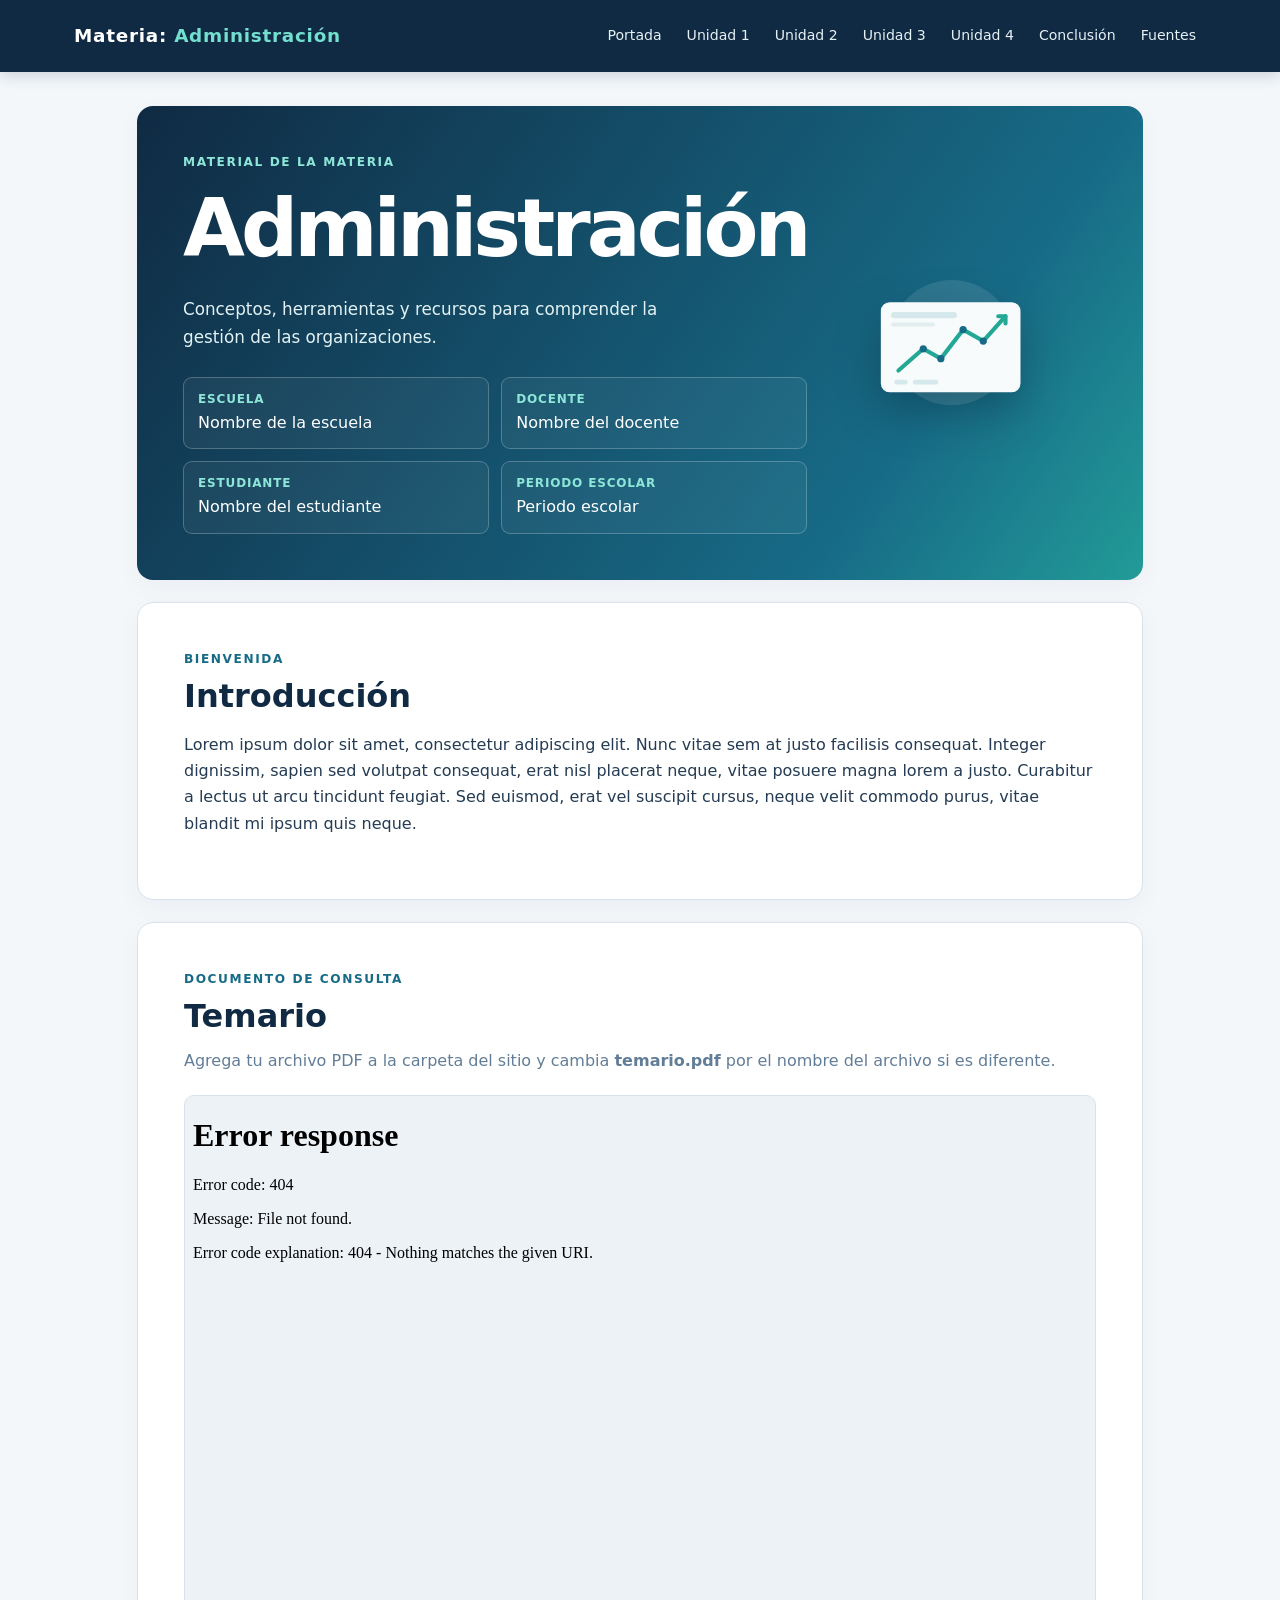
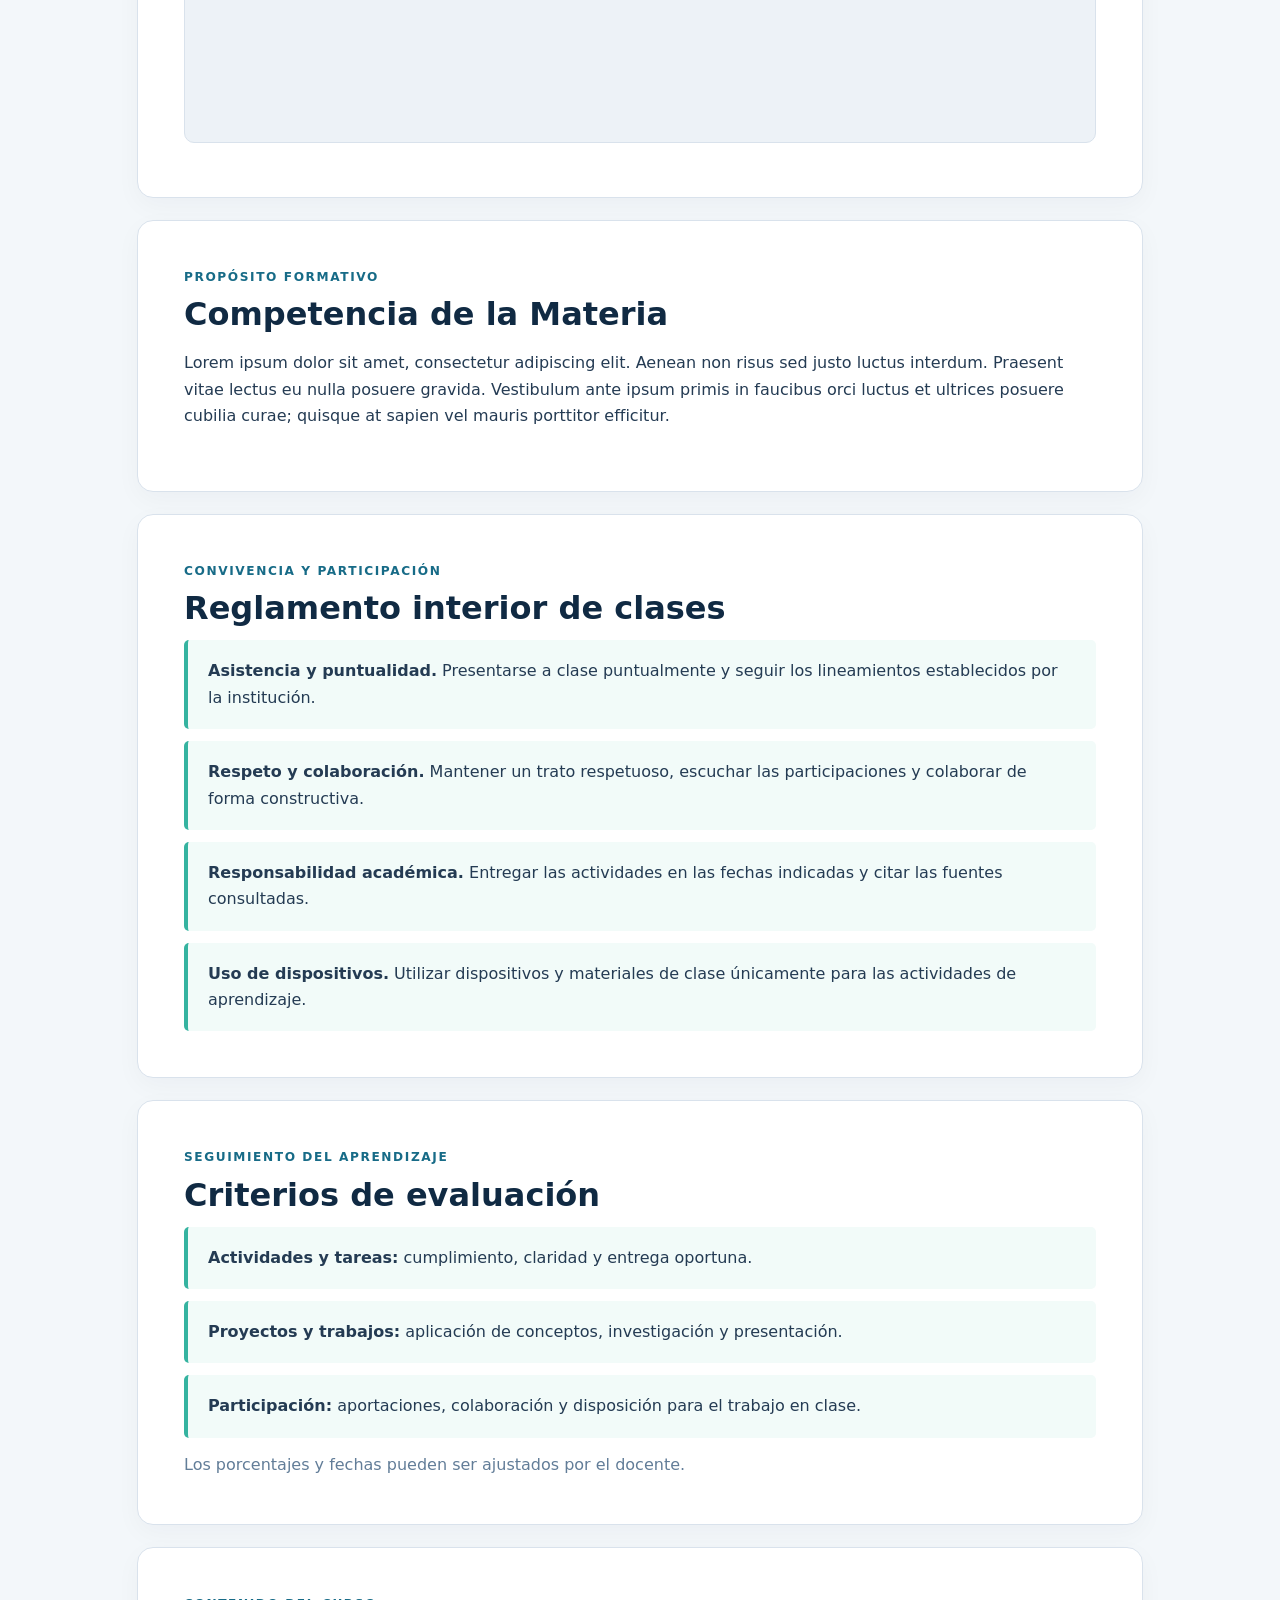
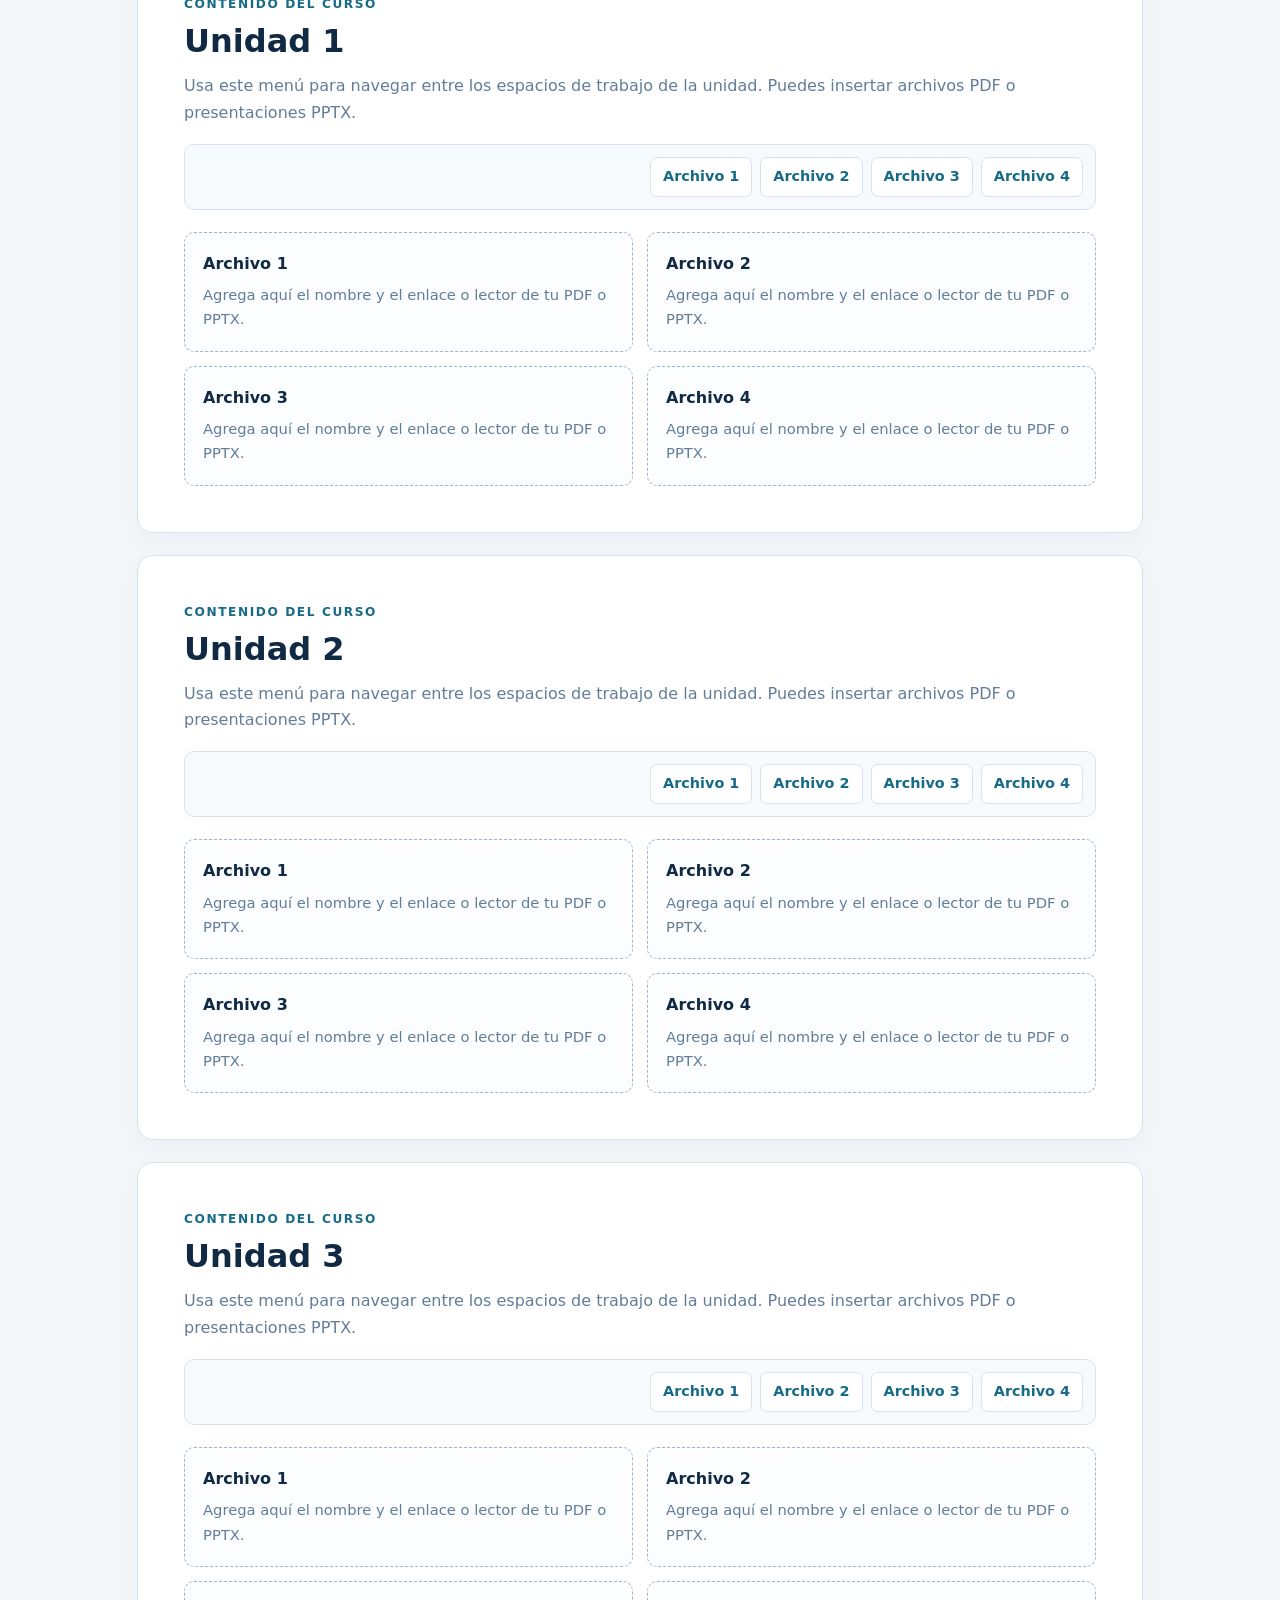
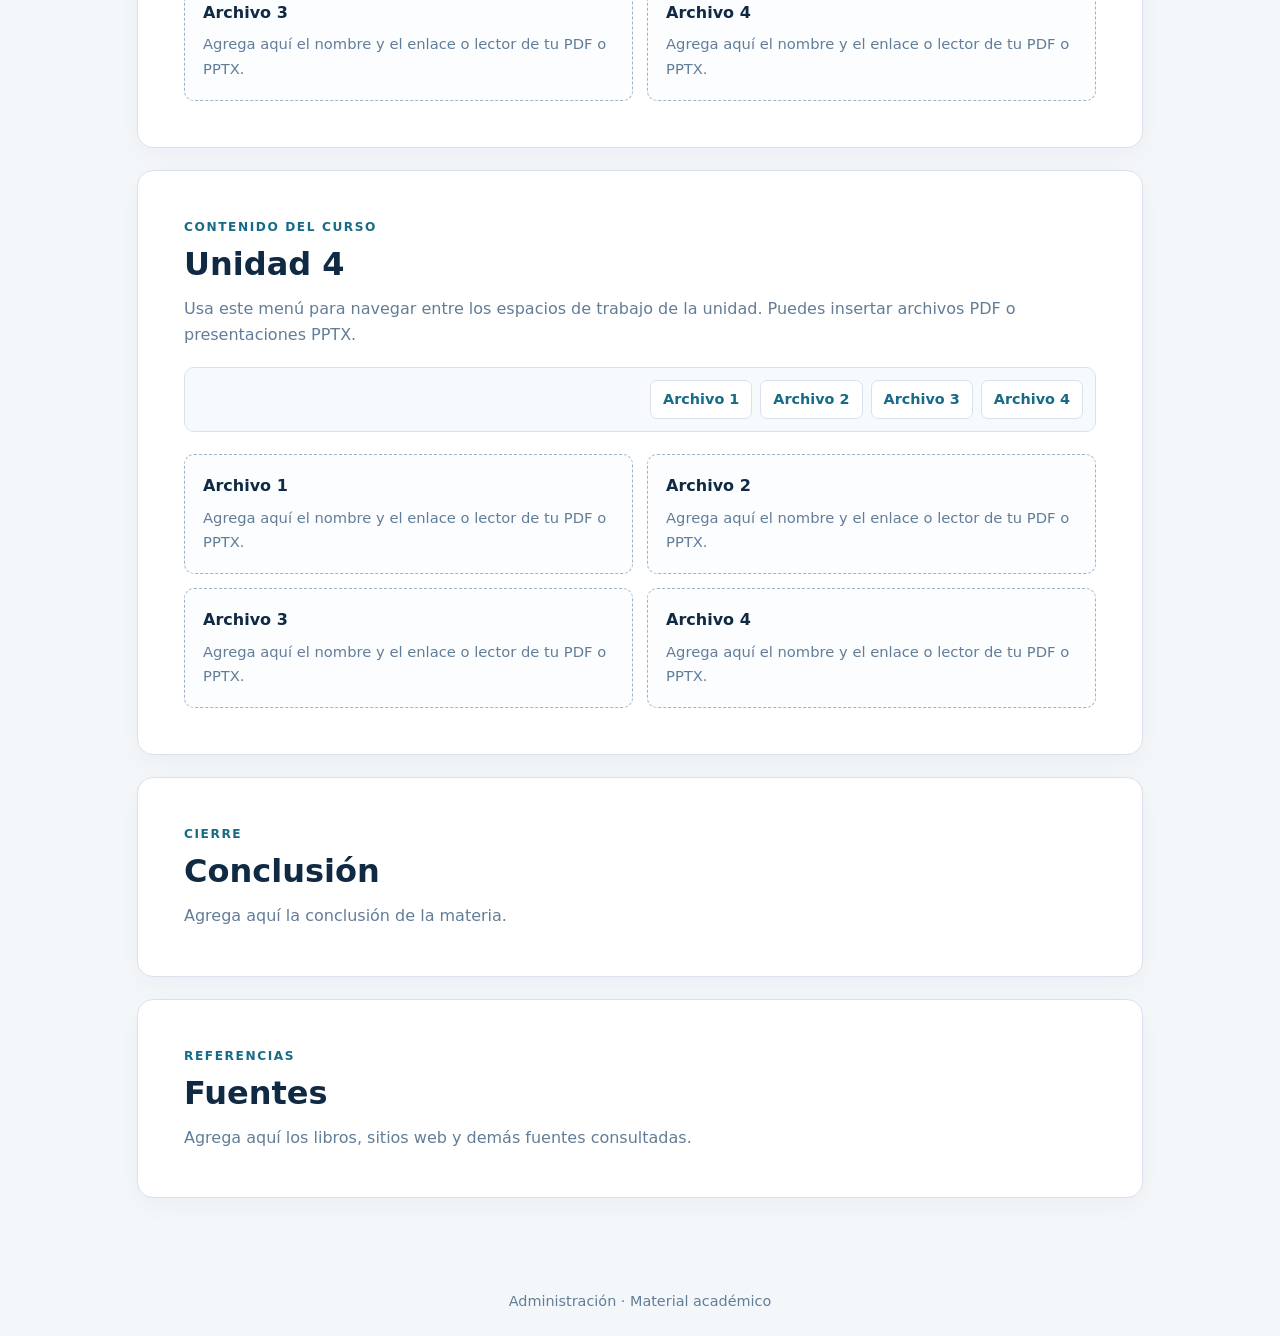
==== main/home.html @ 1dc7e586 "Create home.html" ====
<!DOCTYPE html>
<html lang="es">
<head>
	<meta charset="UTF-8">
	<meta name="viewport" content="width=device-width, initial-scale=1.0">
	<meta name="theme-color" content="#102a43">
	<title>Administración | Inicio</title>
	<style>
		:root {
			--navy: #102a43;
			--blue: #176b87;
			--teal: #35b3a0;
			--ink: #243b53;
			--muted: #627d98;
			--paper: #ffffff;
			--background: #f3f7fa;
			--line: #d9e2ec;
		}
		* { box-sizing: border-box; }
		html { scroll-behavior: smooth; scroll-padding-top: 90px; }
		body {
			margin: 0;
			color: var(--ink);
			background: var(--background);
			font: 16px/1.65 system-ui, -apple-system, BlinkMacSystemFont, "Segoe UI", sans-serif;
		}
		a { color: inherit; }
		.site-header {
			position: sticky;
			top: 0;
			z-index: 10;
			color: white;
			background: var(--navy);
			box-shadow: 0 3px 14px #102a4330;
		}
		.header-inner {
			max-width: 1180px;
			min-height: 72px;
			margin: auto;
			padding: 12px 24px;
			display: flex;
			align-items: center;
			justify-content: space-between;
			gap: 20px;
		}
		.brand { margin: 0; font-size: 1.15rem; letter-spacing: .04em; white-space: nowrap; }
		.brand span { color: #73dfcf; }
		nav { display: flex; flex-wrap: wrap; justify-content: flex-end; gap: 5px; }
		nav a {
			padding: 7px 10px;
			border-radius: 6px;
			color: #e6f1f5;
			font-size: .88rem;
			text-decoration: none;
			transition: background .2s ease;
		}
		nav a:hover, nav a:focus-visible { background: #ffffff20; outline: none; }
		main { max-width: 1050px; margin: 34px auto 70px; padding: 0 22px; }
		section {
			margin: 22px 0;
			padding: clamp(24px, 5vw, 46px);
			border: 1px solid var(--line);
			border-radius: 16px;
			background: var(--paper);
			box-shadow: 0 8px 26px #102a4309;
		}
		h2 { margin: 0 0 12px; color: var(--navy); font-size: clamp(1.45rem, 3vw, 2rem); line-height: 1.25; }
		.eyebrow { margin: 0 0 7px; color: var(--blue); font-size: .76rem; font-weight: 750; letter-spacing: .13em; text-transform: uppercase; }
		.cover {
			min-height: 430px;
			display: grid;
			grid-template-columns: 1.15fr .85fr;
			align-items: center;
			gap: 34px;
			overflow: hidden;
			color: white;
			border: 0;
			background: linear-gradient(125deg, #102a43, #176b87 75%, #229b98);
		}
		.cover h2 { margin-bottom: 14px; color: white; font-size: clamp(2.6rem, 7vw, 5rem); letter-spacing: -.05em; }
		.cover .eyebrow { color: #8de6d7; }
		.cover-copy > p:not(.eyebrow) { max-width: 500px; color: #e2f2f4; font-size: 1.05rem; }
		.details { display: grid; grid-template-columns: repeat(2, minmax(0, 1fr)); gap: 12px; margin-top: 26px; }
		.detail { padding: 12px 14px; border: 1px solid #ffffff3b; border-radius: 9px; background: #ffffff0c; }
		.detail strong { display: block; color: #8de6d7; font-size: .75rem; letter-spacing: .07em; text-transform: uppercase; }
		.detail span { color: #fff; }
		.cover-art { width: 100%; max-height: 310px; filter: drop-shadow(0 18px 22px #071b2a55); }
		.section-note { margin: 0; color: var(--muted); }
		.reader-frame {
			width: 100%;
			height: min(72vh, 760px);
			min-height: 430px;
			margin-top: 20px;
			border: 1px solid var(--line);
			border-radius: 10px;
			background: #edf2f7;
		}
		.placeholder {
			padding: 18px 20px;
			border-left: 4px solid var(--teal);
			border-radius: 5px;
			background: #f2fbf9;
		}
		.placeholder p { margin: 0; }
		.placeholder + .placeholder { margin-top: 12px; }
		.unit-section { scroll-margin-top: 90px; }
		.unit-nav { display: flex; flex-wrap: wrap; gap: 8px; margin: 18px 0 22px; padding: 12px; border: 1px solid var(--line); border-radius: 10px; background: #f7fafc; }
		.unit-nav a { padding: 7px 12px; border-radius: 7px; color: var(--blue); background: white; border: 1px solid var(--line); font-size: .9rem; font-weight: 650; text-decoration: none; }
		.unit-nav a:hover, .unit-nav a:focus-visible { color: white; background: var(--blue); outline: none; }
		.resource-list { display: grid; grid-template-columns: repeat(2, minmax(0, 1fr)); gap: 14px; }
		.resource-card { min-height: 120px; padding: 18px; border: 1px dashed #9fb3c8; border-radius: 10px; background: #fbfdff; }
		.resource-card h3 { margin: 0 0 6px; color: var(--navy); font-size: 1rem; }
		.resource-card p { margin: 0; color: var(--muted); font-size: .92rem; }
		footer { padding: 22px; color: var(--muted); text-align: center; font-size: .9rem; }
		@media (max-width: 760px) {
			.header-inner { align-items: flex-start; flex-direction: column; }
			nav { justify-content: flex-start; }
			.cover { grid-template-columns: 1fr; }
			.cover-art { max-height: 220px; }
		}
		@media (max-width: 460px) {
			.header-inner { padding: 12px 16px; }
			nav a { padding: 6px 8px; font-size: .82rem; }
			main { margin-top: 20px; padding: 0 13px; }
			.details { grid-template-columns: 1fr; }
			.reader-frame { min-height: 350px; }
			.resource-list { grid-template-columns: 1fr; }
		}
	</style>
</head>
<body>
	<header class="site-header">
		<div class="header-inner">
			<h1 class="brand">Materia: <span>Administración</span></h1>
			<nav aria-label="Menú principal">
				<a href="#portada">Portada</a>
				<a href="#unidad-1">Unidad 1</a>
				<a href="#unidad-2">Unidad 2</a>
				<a href="#unidad-3">Unidad 3</a>
				<a href="#unidad-4">Unidad 4</a>
				<a href="#conclusion">Conclusión</a>
				<a href="#fuentes">Fuentes</a>
			</nav>
		</div>
	</header>

	<main>
		<section class="cover" id="portada" aria-labelledby="cover-title">
			<div class="cover-copy">
				<p class="eyebrow">Material de la materia</p>
				<h2 id="cover-title">Administración</h2>
				<p>Conceptos, herramientas y recursos para comprender la gestión de las organizaciones.</p>
				<div class="details">
					<div class="detail"><strong>Escuela</strong><span>Nombre de la escuela</span></div>
					<div class="detail"><strong>Docente</strong><span>Nombre del docente</span></div>
					<div class="detail"><strong>Estudiante</strong><span>Nombre del estudiante</span></div>
					<div class="detail"><strong>Periodo escolar</strong><span>Periodo escolar</span></div>
				</div>
			</div>
			<svg class="cover-art" viewBox="0 0 420 300" role="img" aria-label="Ilustración de gráficas y crecimiento empresarial">
				<circle cx="214" cy="150" r="121" fill="#ffffff" opacity=".1"/>
				<rect x="77" y="72" width="270" height="174" rx="17" fill="#f7fbfc"/>
				<rect x="97" y="91" width="127" height="12" rx="6" fill="#d5e8eb"/>
				<rect x="97" y="111" width="85" height="8" rx="4" fill="#e2edf0"/>
				<path d="M111 204l48-42 34 19 43-56 39 22 43-48" fill="none" stroke="#22a894" stroke-width="8" stroke-linecap="round" stroke-linejoin="round"/>
				<path d="M304 99h14v14" fill="none" stroke="#22a894" stroke-width="8" stroke-linecap="round" stroke-linejoin="round"/>
				<circle cx="159" cy="162" r="7" fill="#176b87"/><circle cx="193" cy="181" r="7" fill="#176b87"/><circle cx="236" cy="125" r="7" fill="#176b87"/><circle cx="275" cy="147" r="7" fill="#176b87"/>
				<rect x="103" y="222" width="26" height="9" rx="4" fill="#d5e8eb"/><rect x="139" y="222" width="49" height="9" rx="4" fill="#d5e8eb"/>
			</svg>
		</section>

		<section id="introduccion" aria-labelledby="intro-title">
			<p class="eyebrow">Bienvenida</p>
			<h2 id="intro-title">Introducción</h2>
			<p>Lorem ipsum dolor sit amet, consectetur adipiscing elit. Nunc vitae sem at justo facilisis consequat. Integer dignissim, sapien sed volutpat consequat, erat nisl placerat neque, vitae posuere magna lorem a justo. Curabitur a lectus ut arcu tincidunt feugiat. Sed euismod, erat vel suscipit cursus, neque velit commodo purus, vitae blandit mi ipsum quis neque.</p>
		</section>

		<section id="temario" aria-labelledby="temario-title">
			<p class="eyebrow">Documento de consulta</p>
			<h2 id="temario-title">Temario</h2>
			<p class="section-note">Agrega tu archivo PDF a la carpeta del sitio y cambia <strong>temario.pdf</strong> por el nombre del archivo si es diferente.</p>
			<iframe class="reader-frame" src="temario.pdf" title="Lector del temario en PDF">
				Tu navegador no puede mostrar el PDF. <a href="temario.pdf">Abrir o descargar el temario</a>.
			</iframe>
		</section>

		<section id="competencia" aria-labelledby="competencia-title">
			<p class="eyebrow">Propósito formativo</p>
			<h2 id="competencia-title">Competencia de la Materia</h2>
			<p>Lorem ipsum dolor sit amet, consectetur adipiscing elit. Aenean non risus sed justo luctus interdum. Praesent vitae lectus eu nulla posuere gravida. Vestibulum ante ipsum primis in faucibus orci luctus et ultrices posuere cubilia curae; quisque at sapien vel mauris porttitor efficitur.</p>
		</section>

		<section id="reglamento" aria-labelledby="reglamento-title">
			<p class="eyebrow">Convivencia y participación</p>
			<h2 id="reglamento-title">Reglamento interior de clases</h2>
			<div class="placeholder"><p><strong>Asistencia y puntualidad.</strong> Presentarse a clase puntualmente y seguir los lineamientos establecidos por la institución.</p></div>
			<div class="placeholder"><p><strong>Respeto y colaboración.</strong> Mantener un trato respetuoso, escuchar las participaciones y colaborar de forma constructiva.</p></div>
			<div class="placeholder"><p><strong>Responsabilidad académica.</strong> Entregar las actividades en las fechas indicadas y citar las fuentes consultadas.</p></div>
			<div class="placeholder"><p><strong>Uso de dispositivos.</strong> Utilizar dispositivos y materiales de clase únicamente para las actividades de aprendizaje.</p></div>
		</section>

		<section id="evaluacion" aria-labelledby="evaluacion-title">
			<p class="eyebrow">Seguimiento del aprendizaje</p>
			<h2 id="evaluacion-title">Criterios de evaluación</h2>
			<div class="placeholder"><p><strong>Actividades y tareas:</strong> cumplimiento, claridad y entrega oportuna.</p></div>
			<div class="placeholder"><p><strong>Proyectos y trabajos:</strong> aplicación de conceptos, investigación y presentación.</p></div>
			<div class="placeholder"><p><strong>Participación:</strong> aportaciones, colaboración y disposición para el trabajo en clase.</p></div>
			<p class="section-note" style="margin-top:14px">Los porcentajes y fechas pueden ser ajustados por el docente.</p>
		</section>

		<section class="unit-section" id="unidad-1" aria-labelledby="unidad-1-title">
			<p class="eyebrow">Contenido del curso</p><h2 id="unidad-1-title">Unidad 1</h2>
			<p class="section-note">Usa este menú para navegar entre los espacios de trabajo de la unidad. Puedes insertar archivos PDF o presentaciones PPTX.</p>
			<nav class="unit-nav" aria-label="Archivos de la Unidad 1"><a href="#u1-archivo-1">Archivo 1</a><a href="#u1-archivo-2">Archivo 2</a><a href="#u1-archivo-3">Archivo 3</a><a href="#u1-archivo-4">Archivo 4</a></nav>
			<div class="resource-list"><article class="resource-card" id="u1-archivo-1"><h3>Archivo 1</h3><p>Agrega aquí el nombre y el enlace o lector de tu PDF o PPTX.</p></article><article class="resource-card" id="u1-archivo-2"><h3>Archivo 2</h3><p>Agrega aquí el nombre y el enlace o lector de tu PDF o PPTX.</p></article><article class="resource-card" id="u1-archivo-3"><h3>Archivo 3</h3><p>Agrega aquí el nombre y el enlace o lector de tu PDF o PPTX.</p></article><article class="resource-card" id="u1-archivo-4"><h3>Archivo 4</h3><p>Agrega aquí el nombre y el enlace o lector de tu PDF o PPTX.</p></article></div>
		</section>
		<section class="unit-section" id="unidad-2" aria-labelledby="unidad-2-title">
			<p class="eyebrow">Contenido del curso</p><h2 id="unidad-2-title">Unidad 2</h2>
			<p class="section-note">Usa este menú para navegar entre los espacios de trabajo de la unidad. Puedes insertar archivos PDF o presentaciones PPTX.</p>
			<nav class="unit-nav" aria-label="Archivos de la Unidad 2"><a href="#u2-archivo-1">Archivo 1</a><a href="#u2-archivo-2">Archivo 2</a><a href="#u2-archivo-3">Archivo 3</a><a href="#u2-archivo-4">Archivo 4</a></nav>
			<div class="resource-list"><article class="resource-card" id="u2-archivo-1"><h3>Archivo 1</h3><p>Agrega aquí el nombre y el enlace o lector de tu PDF o PPTX.</p></article><article class="resource-card" id="u2-archivo-2"><h3>Archivo 2</h3><p>Agrega aquí el nombre y el enlace o lector de tu PDF o PPTX.</p></article><article class="resource-card" id="u2-archivo-3"><h3>Archivo 3</h3><p>Agrega aquí el nombre y el enlace o lector de tu PDF o PPTX.</p></article><article class="resource-card" id="u2-archivo-4"><h3>Archivo 4</h3><p>Agrega aquí el nombre y el enlace o lector de tu PDF o PPTX.</p></article></div>
		</section>
		<section class="unit-section" id="unidad-3" aria-labelledby="unidad-3-title">
			<p class="eyebrow">Contenido del curso</p><h2 id="unidad-3-title">Unidad 3</h2>
			<p class="section-note">Usa este menú para navegar entre los espacios de trabajo de la unidad. Puedes insertar archivos PDF o presentaciones PPTX.</p>
			<nav class="unit-nav" aria-label="Archivos de la Unidad 3"><a href="#u3-archivo-1">Archivo 1</a><a href="#u3-archivo-2">Archivo 2</a><a href="#u3-archivo-3">Archivo 3</a><a href="#u3-archivo-4">Archivo 4</a></nav>
			<div class="resource-list"><article class="resource-card" id="u3-archivo-1"><h3>Archivo 1</h3><p>Agrega aquí el nombre y el enlace o lector de tu PDF o PPTX.</p></article><article class="resource-card" id="u3-archivo-2"><h3>Archivo 2</h3><p>Agrega aquí el nombre y el enlace o lector de tu PDF o PPTX.</p></article><article class="resource-card" id="u3-archivo-3"><h3>Archivo 3</h3><p>Agrega aquí el nombre y el enlace o lector de tu PDF o PPTX.</p></article><article class="resource-card" id="u3-archivo-4"><h3>Archivo 4</h3><p>Agrega aquí el nombre y el enlace o lector de tu PDF o PPTX.</p></article></div>
		</section>
		<section class="unit-section" id="unidad-4" aria-labelledby="unidad-4-title">
			<p class="eyebrow">Contenido del curso</p><h2 id="unidad-4-title">Unidad 4</h2>
			<p class="section-note">Usa este menú para navegar entre los espacios de trabajo de la unidad. Puedes insertar archivos PDF o presentaciones PPTX.</p>
			<nav class="unit-nav" aria-label="Archivos de la Unidad 4"><a href="#u4-archivo-1">Archivo 1</a><a href="#u4-archivo-2">Archivo 2</a><a href="#u4-archivo-3">Archivo 3</a><a href="#u4-archivo-4">Archivo 4</a></nav>
			<div class="resource-list"><article class="resource-card" id="u4-archivo-1"><h3>Archivo 1</h3><p>Agrega aquí el nombre y el enlace o lector de tu PDF o PPTX.</p></article><article class="resource-card" id="u4-archivo-2"><h3>Archivo 2</h3><p>Agrega aquí el nombre y el enlace o lector de tu PDF o PPTX.</p></article><article class="resource-card" id="u4-archivo-3"><h3>Archivo 3</h3><p>Agrega aquí el nombre y el enlace o lector de tu PDF o PPTX.</p></article><article class="resource-card" id="u4-archivo-4"><h3>Archivo 4</h3><p>Agrega aquí el nombre y el enlace o lector de tu PDF o PPTX.</p></article></div>
		</section>
		<section id="conclusion"><p class="eyebrow">Cierre</p><h2>Conclusión</h2><p class="section-note">Agrega aquí la conclusión de la materia.</p></section>
		<section id="fuentes"><p class="eyebrow">Referencias</p><h2>Fuentes</h2><p class="section-note">Agrega aquí los libros, sitios web y demás fuentes consultadas.</p></section>
	</main>
	<footer>Administración · Material académico</footer>
</body>
</html>
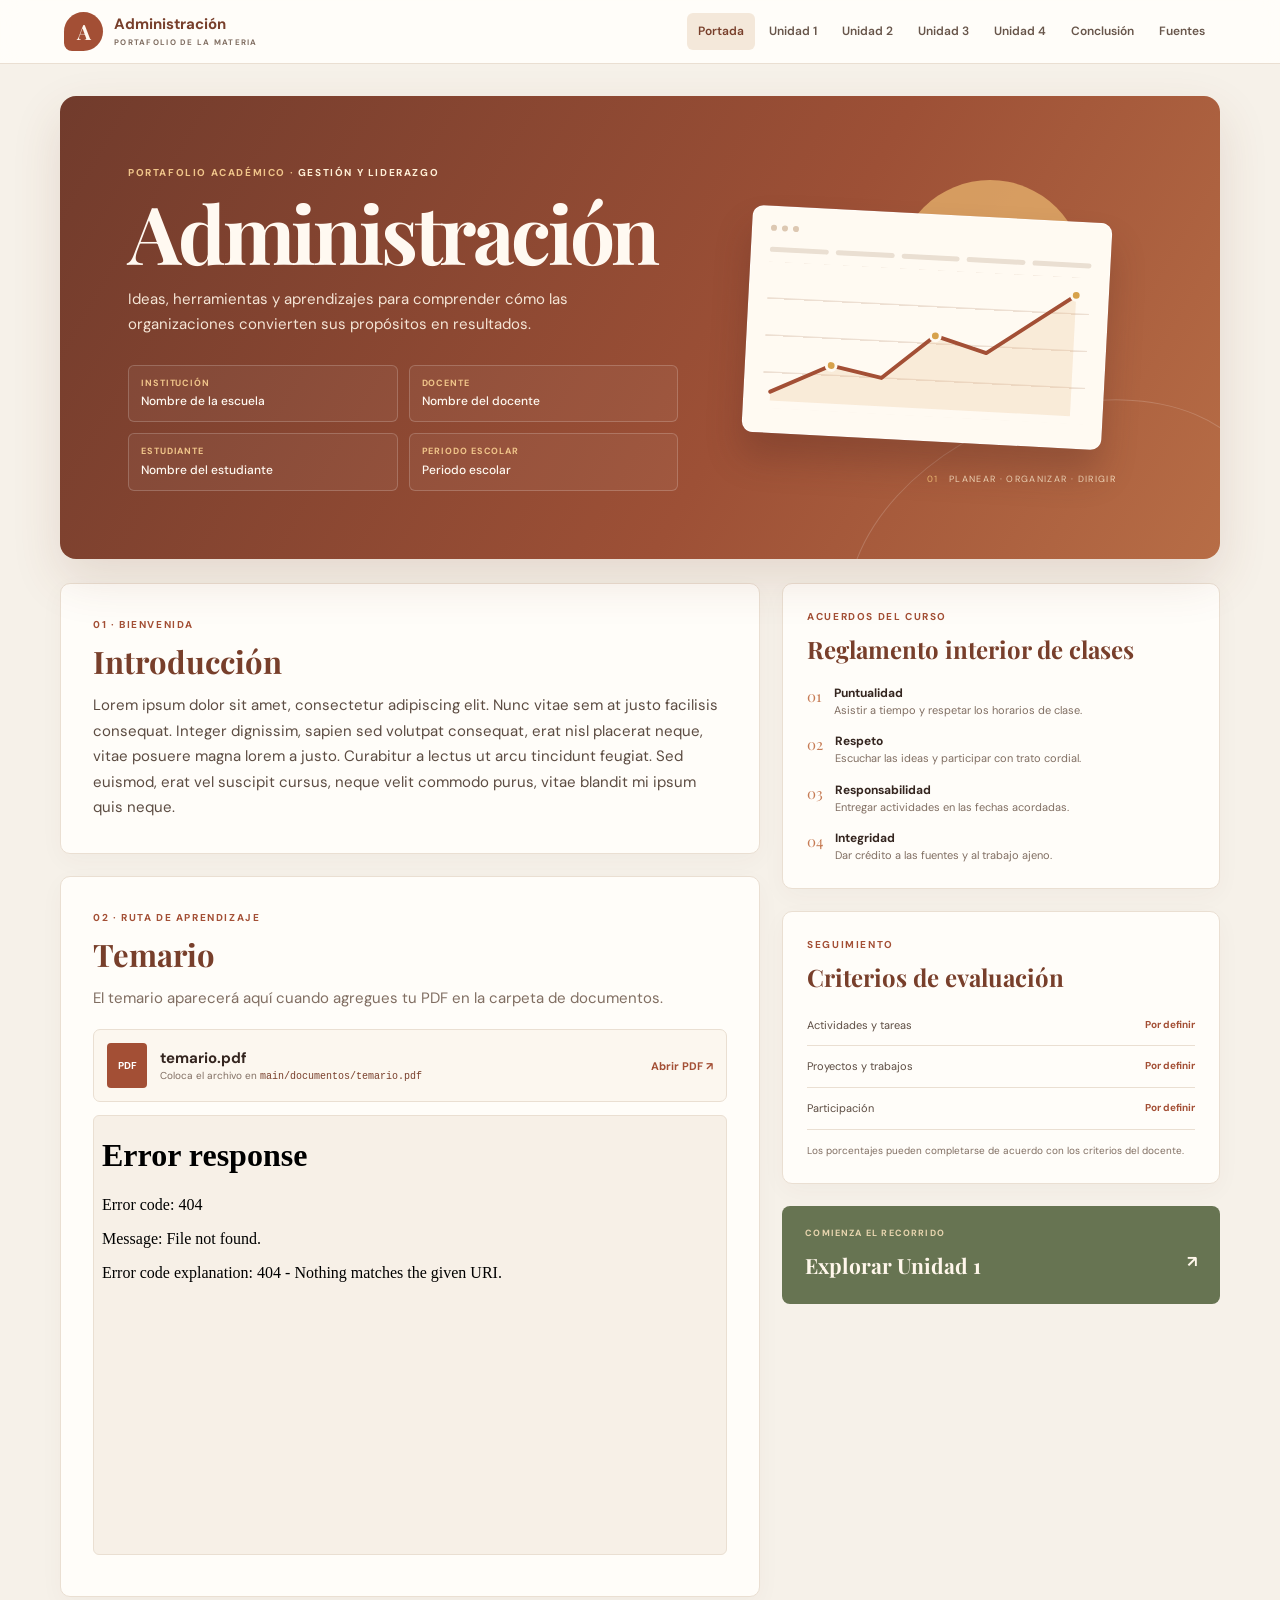
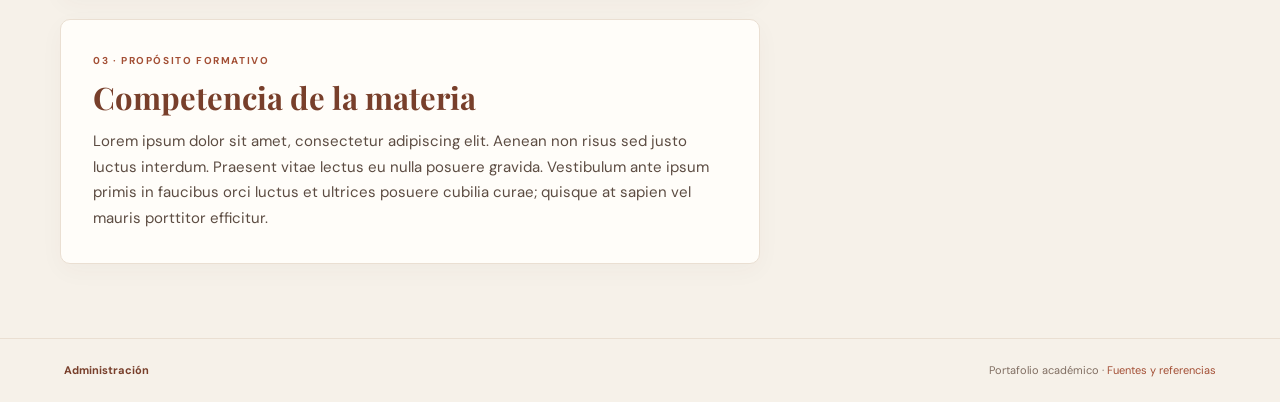
==== commit 96551591: "Update home.html" ====
--- a/main/home.html
+++ b/main/home.html
@@ -1,240 +1,121 @@
-<!DOCTYPE html>
+<!doctype html>
 <html lang="es">
+
 <head>
-	<meta charset="UTF-8">
-	<meta name="viewport" content="width=device-width, initial-scale=1.0">
-	<meta name="theme-color" content="#102a43">
-	<title>Administración | Inicio</title>
-	<style>
-		:root {
-			--navy: #102a43;
-			--blue: #176b87;
-			--teal: #35b3a0;
-			--ink: #243b53;
-			--muted: #627d98;
-			--paper: #ffffff;
-			--background: #f3f7fa;
-			--line: #d9e2ec;
-		}
-		* { box-sizing: border-box; }
-		html { scroll-behavior: smooth; scroll-padding-top: 90px; }
-		body {
-			margin: 0;
-			color: var(--ink);
-			background: var(--background);
-			font: 16px/1.65 system-ui, -apple-system, BlinkMacSystemFont, "Segoe UI", sans-serif;
-		}
-		a { color: inherit; }
-		.site-header {
-			position: sticky;
-			top: 0;
-			z-index: 10;
-			color: white;
-			background: var(--navy);
-			box-shadow: 0 3px 14px #102a4330;
-		}
-		.header-inner {
-			max-width: 1180px;
-			min-height: 72px;
-			margin: auto;
-			padding: 12px 24px;
-			display: flex;
-			align-items: center;
-			justify-content: space-between;
-			gap: 20px;
-		}
-		.brand { margin: 0; font-size: 1.15rem; letter-spacing: .04em; white-space: nowrap; }
-		.brand span { color: #73dfcf; }
-		nav { display: flex; flex-wrap: wrap; justify-content: flex-end; gap: 5px; }
-		nav a {
-			padding: 7px 10px;
-			border-radius: 6px;
-			color: #e6f1f5;
-			font-size: .88rem;
-			text-decoration: none;
-			transition: background .2s ease;
-		}
-		nav a:hover, nav a:focus-visible { background: #ffffff20; outline: none; }
-		main { max-width: 1050px; margin: 34px auto 70px; padding: 0 22px; }
-		section {
-			margin: 22px 0;
-			padding: clamp(24px, 5vw, 46px);
-			border: 1px solid var(--line);
-			border-radius: 16px;
-			background: var(--paper);
-			box-shadow: 0 8px 26px #102a4309;
-		}
-		h2 { margin: 0 0 12px; color: var(--navy); font-size: clamp(1.45rem, 3vw, 2rem); line-height: 1.25; }
-		.eyebrow { margin: 0 0 7px; color: var(--blue); font-size: .76rem; font-weight: 750; letter-spacing: .13em; text-transform: uppercase; }
-		.cover {
-			min-height: 430px;
-			display: grid;
-			grid-template-columns: 1.15fr .85fr;
-			align-items: center;
-			gap: 34px;
-			overflow: hidden;
-			color: white;
-			border: 0;
-			background: linear-gradient(125deg, #102a43, #176b87 75%, #229b98);
-		}
-		.cover h2 { margin-bottom: 14px; color: white; font-size: clamp(2.6rem, 7vw, 5rem); letter-spacing: -.05em; }
-		.cover .eyebrow { color: #8de6d7; }
-		.cover-copy > p:not(.eyebrow) { max-width: 500px; color: #e2f2f4; font-size: 1.05rem; }
-		.details { display: grid; grid-template-columns: repeat(2, minmax(0, 1fr)); gap: 12px; margin-top: 26px; }
-		.detail { padding: 12px 14px; border: 1px solid #ffffff3b; border-radius: 9px; background: #ffffff0c; }
-		.detail strong { display: block; color: #8de6d7; font-size: .75rem; letter-spacing: .07em; text-transform: uppercase; }
-		.detail span { color: #fff; }
-		.cover-art { width: 100%; max-height: 310px; filter: drop-shadow(0 18px 22px #071b2a55); }
-		.section-note { margin: 0; color: var(--muted); }
-		.reader-frame {
-			width: 100%;
-			height: min(72vh, 760px);
-			min-height: 430px;
-			margin-top: 20px;
-			border: 1px solid var(--line);
-			border-radius: 10px;
-			background: #edf2f7;
-		}
-		.placeholder {
-			padding: 18px 20px;
-			border-left: 4px solid var(--teal);
-			border-radius: 5px;
-			background: #f2fbf9;
-		}
-		.placeholder p { margin: 0; }
-		.placeholder + .placeholder { margin-top: 12px; }
-		.unit-section { scroll-margin-top: 90px; }
-		.unit-nav { display: flex; flex-wrap: wrap; gap: 8px; margin: 18px 0 22px; padding: 12px; border: 1px solid var(--line); border-radius: 10px; background: #f7fafc; }
-		.unit-nav a { padding: 7px 12px; border-radius: 7px; color: var(--blue); background: white; border: 1px solid var(--line); font-size: .9rem; font-weight: 650; text-decoration: none; }
-		.unit-nav a:hover, .unit-nav a:focus-visible { color: white; background: var(--blue); outline: none; }
-		.resource-list { display: grid; grid-template-columns: repeat(2, minmax(0, 1fr)); gap: 14px; }
-		.resource-card { min-height: 120px; padding: 18px; border: 1px dashed #9fb3c8; border-radius: 10px; background: #fbfdff; }
-		.resource-card h3 { margin: 0 0 6px; color: var(--navy); font-size: 1rem; }
-		.resource-card p { margin: 0; color: var(--muted); font-size: .92rem; }
-		footer { padding: 22px; color: var(--muted); text-align: center; font-size: .9rem; }
-		@media (max-width: 760px) {
-			.header-inner { align-items: flex-start; flex-direction: column; }
-			nav { justify-content: flex-start; }
-			.cover { grid-template-columns: 1fr; }
-			.cover-art { max-height: 220px; }
-		}
-		@media (max-width: 460px) {
-			.header-inner { padding: 12px 16px; }
-			nav a { padding: 6px 8px; font-size: .82rem; }
-			main { margin-top: 20px; padding: 0 13px; }
-			.details { grid-template-columns: 1fr; }
-			.reader-frame { min-height: 350px; }
-			.resource-list { grid-template-columns: 1fr; }
-		}
-	</style>
+    <meta charset="utf-8">
+    <meta name="viewport" content="width=device-width, initial-scale=1">
+    <meta name="theme-color" content="#783f2b">
+    <title>Administración | Portada</title>
+    <link rel="stylesheet" href="../css/main.css">
 </head>
+
 <body>
-	<header class="site-header">
-		<div class="header-inner">
-			<h1 class="brand">Materia: <span>Administración</span></h1>
-			<nav aria-label="Menú principal">
-				<a href="#portada">Portada</a>
-				<a href="#unidad-1">Unidad 1</a>
-				<a href="#unidad-2">Unidad 2</a>
-				<a href="#unidad-3">Unidad 3</a>
-				<a href="#unidad-4">Unidad 4</a>
-				<a href="#conclusion">Conclusión</a>
-				<a href="#fuentes">Fuentes</a>
-			</nav>
-		</div>
-	</header>
+    <header class="site-header">
+        <a class="brand" href="home.html"><span class="brand-mark">A</span><span>Administración<small>PORTAFOLIO DE LA
+                    MATERIA</small></span></a>
+        <nav class="main-nav" aria-label="Navegación principal">
+            <a class="active" aria-current="page" href="home.html">Portada</a>
+            <a href="unidad-1.html">Unidad 1</a><a href="unidad-2.html">Unidad 2</a><a href="unidad-3.html">Unidad
+                3</a><a href="unidad-4.html">Unidad 4</a>
+            <a href="conclusion.html">Conclusión</a><a href="fuentes.html">Fuentes</a>
+        </nav>
+    </header>
+    <main class="page-shell">
+        <section class="cover" id="portada">
+            <div class="cover-content">
+                <p class="eyebrow">Portafolio académico · <span>Gestión y liderazgo</span></p>
+                <h1>Administración</h1>
+                <p class="cover-lede">Ideas, herramientas y aprendizajes para comprender cómo las organizaciones
+                    convierten sus propósitos en resultados.</p>
+                <div class="cover-details">
+                    <div><span>Institución</span><strong>Nombre de la escuela</strong></div>
+                    <div><span>Docente</span><strong>Nombre del docente</strong></div>
+                    <div><span>Estudiante</span><strong>Nombre del estudiante</strong></div>
+                    <div><span>Periodo escolar</span><strong>Periodo escolar</strong></div>
+                </div>
+            </div>
+            <div class="cover-art" role="img"
+                aria-label="Ilustración cálida de una gráfica de crecimiento y gestión empresarial">
+                <div class="sun"></div>
+                <div class="chart-card">
+                    <div class="chart-heading"><i></i><i></i><i></i></div>
+                    <div class="chart-lines"><b></b><b></b><b></b><b></b><b></b></div><svg viewBox="0 0 330 150"
+                        aria-hidden="true">
+                        <path class="chart-fill" d="M8 133 69 103 121 113 174 67 227 82 316 18v124H8Z" />
+                        <path class="chart-line" d="M8 133 69 103 121 113 174 67 227 82 316 18" />
+                        <circle cx="69" cy="103" r="5" />
+                        <circle cx="174" cy="67" r="5" />
+                        <circle cx="316" cy="18" r="5" />
+                    </svg>
+                </div>
+                <div class="art-caption"><span>01</span> PLANEAR · ORGANIZAR · DIRIGIR</div>
+            </div>
+        </section>
+        <div class="content-grid">
+            <div class="main-column">
+                <section class="content-card" id="introduccion">
+                    <p class="eyebrow">01 · Bienvenida</p>
+                    <h2>Introducción</h2>
+                    <p>Lorem ipsum dolor sit amet, consectetur adipiscing elit. Nunc vitae sem at justo facilisis
+                        consequat. Integer dignissim, sapien sed volutpat consequat, erat nisl placerat neque, vitae
+                        posuere magna lorem a justo. Curabitur a lectus ut arcu tincidunt feugiat. Sed euismod, erat vel
+                        suscipit cursus, neque velit commodo purus, vitae blandit mi ipsum quis neque.</p>
+                </section>
+                <section class="content-card" id="temario">
+                    <p class="eyebrow">02 · Ruta de aprendizaje</p>
+                    <h2>Temario</h2>
+                    <p class="muted">El temario aparecerá aquí cuando agregues tu PDF en la carpeta de documentos.</p>
+                    <div class="document-placeholder"><span class="document-icon">PDF</span>
+                        <div><strong>temario.pdf</strong><small>Coloca el archivo en
+                                <code>main/documentos/temario.pdf</code></small></div><a class="text-link"
+                            href="documentos/temario.pdf">Abrir PDF ↗</a>
+                    </div><iframe class="pdf-reader" src="documentos/temario.pdf"
+                        title="Lector del temario en PDF"></iframe>
+                </section>
+                <section class="content-card" id="competencia">
+                    <p class="eyebrow">03 · Propósito formativo</p>
+                    <h2>Competencia de la materia</h2>
+                    <p>Lorem ipsum dolor sit amet, consectetur adipiscing elit. Aenean non risus sed justo luctus
+                        interdum. Praesent vitae lectus eu nulla posuere gravida. Vestibulum ante ipsum primis in
+                        faucibus orci luctus et ultrices posuere cubilia curae; quisque at sapien vel mauris porttitor
+                        efficitur.</p>
+                </section>
+            </div>
+            <aside class="side-column">
+                <section class="content-card side-card" id="reglamento">
+                    <p class="eyebrow">Acuerdos del curso</p>
+                    <h2>Reglamento interior de clases</h2>
+                    <ol class="clean-list">
+                        <li><span>01</span>
+                            <p><strong>Puntualidad</strong>Asistir a tiempo y respetar los horarios de clase.</p>
+                        </li>
+                        <li><span>02</span>
+                            <p><strong>Respeto</strong>Escuchar las ideas y participar con trato cordial.</p>
+                        </li>
+                        <li><span>03</span>
+                            <p><strong>Responsabilidad</strong>Entregar actividades en las fechas acordadas.</p>
+                        </li>
+                        <li><span>04</span>
+                            <p><strong>Integridad</strong>Dar crédito a las fuentes y al trabajo ajeno.</p>
+                        </li>
+                    </ol>
+                </section>
+                <section class="content-card side-card" id="evaluacion">
+                    <p class="eyebrow">Seguimiento</p>
+                    <h2>Criterios de evaluación</h2>
+                    <div class="evaluation-row"><span>Actividades y tareas</span><b>Por definir</b></div>
+                    <div class="evaluation-row"><span>Proyectos y trabajos</span><b>Por definir</b></div>
+                    <div class="evaluation-row"><span>Participación</span><b>Por definir</b></div>
+                    <p class="fine-print">Los porcentajes pueden completarse de acuerdo con los criterios del docente.
+                    </p>
+                </section>
+                <a class="next-card" href="unidad-1.html"><span>COMIENZA EL RECORRIDO</span><strong>Explorar Unidad 1
+                        <b>↗</b></strong></a>
+            </aside>
+        </div>
+    </main>
+    <footer class="site-footer"><span>Administración</span><span>Portafolio académico · <a href="fuentes.html">Fuentes y
+                referencias</a></span></footer>
+</body>
 
-	<main>
-		<section class="cover" id="portada" aria-labelledby="cover-title">
-			<div class="cover-copy">
-				<p class="eyebrow">Material de la materia</p>
-				<h2 id="cover-title">Administración</h2>
-				<p>Conceptos, herramientas y recursos para comprender la gestión de las organizaciones.</p>
-				<div class="details">
-					<div class="detail"><strong>Escuela</strong><span>Nombre de la escuela</span></div>
-					<div class="detail"><strong>Docente</strong><span>Nombre del docente</span></div>
-					<div class="detail"><strong>Estudiante</strong><span>Nombre del estudiante</span></div>
-					<div class="detail"><strong>Periodo escolar</strong><span>Periodo escolar</span></div>
-				</div>
-			</div>
-			<svg class="cover-art" viewBox="0 0 420 300" role="img" aria-label="Ilustración de gráficas y crecimiento empresarial">
-				<circle cx="214" cy="150" r="121" fill="#ffffff" opacity=".1"/>
-				<rect x="77" y="72" width="270" height="174" rx="17" fill="#f7fbfc"/>
-				<rect x="97" y="91" width="127" height="12" rx="6" fill="#d5e8eb"/>
-				<rect x="97" y="111" width="85" height="8" rx="4" fill="#e2edf0"/>
-				<path d="M111 204l48-42 34 19 43-56 39 22 43-48" fill="none" stroke="#22a894" stroke-width="8" stroke-linecap="round" stroke-linejoin="round"/>
-				<path d="M304 99h14v14" fill="none" stroke="#22a894" stroke-width="8" stroke-linecap="round" stroke-linejoin="round"/>
-				<circle cx="159" cy="162" r="7" fill="#176b87"/><circle cx="193" cy="181" r="7" fill="#176b87"/><circle cx="236" cy="125" r="7" fill="#176b87"/><circle cx="275" cy="147" r="7" fill="#176b87"/>
-				<rect x="103" y="222" width="26" height="9" rx="4" fill="#d5e8eb"/><rect x="139" y="222" width="49" height="9" rx="4" fill="#d5e8eb"/>
-			</svg>
-		</section>
-
-		<section id="introduccion" aria-labelledby="intro-title">
-			<p class="eyebrow">Bienvenida</p>
-			<h2 id="intro-title">Introducción</h2>
-			<p>Lorem ipsum dolor sit amet, consectetur adipiscing elit. Nunc vitae sem at justo facilisis consequat. Integer dignissim, sapien sed volutpat consequat, erat nisl placerat neque, vitae posuere magna lorem a justo. Curabitur a lectus ut arcu tincidunt feugiat. Sed euismod, erat vel suscipit cursus, neque velit commodo purus, vitae blandit mi ipsum quis neque.</p>
-		</section>
-
-		<section id="temario" aria-labelledby="temario-title">
-			<p class="eyebrow">Documento de consulta</p>
-			<h2 id="temario-title">Temario</h2>
-			<p class="section-note">Agrega tu archivo PDF a la carpeta del sitio y cambia <strong>temario.pdf</strong> por el nombre del archivo si es diferente.</p>
-			<iframe class="reader-frame" src="temario.pdf" title="Lector del temario en PDF">
-				Tu navegador no puede mostrar el PDF. <a href="temario.pdf">Abrir o descargar el temario</a>.
-			</iframe>
-		</section>
-
-		<section id="competencia" aria-labelledby="competencia-title">
-			<p class="eyebrow">Propósito formativo</p>
-			<h2 id="competencia-title">Competencia de la Materia</h2>
-			<p>Lorem ipsum dolor sit amet, consectetur adipiscing elit. Aenean non risus sed justo luctus interdum. Praesent vitae lectus eu nulla posuere gravida. Vestibulum ante ipsum primis in faucibus orci luctus et ultrices posuere cubilia curae; quisque at sapien vel mauris porttitor efficitur.</p>
-		</section>
-
-		<section id="reglamento" aria-labelledby="reglamento-title">
-			<p class="eyebrow">Convivencia y participación</p>
-			<h2 id="reglamento-title">Reglamento interior de clases</h2>
-			<div class="placeholder"><p><strong>Asistencia y puntualidad.</strong> Presentarse a clase puntualmente y seguir los lineamientos establecidos por la institución.</p></div>
-			<div class="placeholder"><p><strong>Respeto y colaboración.</strong> Mantener un trato respetuoso, escuchar las participaciones y colaborar de forma constructiva.</p></div>
-			<div class="placeholder"><p><strong>Responsabilidad académica.</strong> Entregar las actividades en las fechas indicadas y citar las fuentes consultadas.</p></div>
-			<div class="placeholder"><p><strong>Uso de dispositivos.</strong> Utilizar dispositivos y materiales de clase únicamente para las actividades de aprendizaje.</p></div>
-		</section>
-
-		<section id="evaluacion" aria-labelledby="evaluacion-title">
-			<p class="eyebrow">Seguimiento del aprendizaje</p>
-			<h2 id="evaluacion-title">Criterios de evaluación</h2>
-			<div class="placeholder"><p><strong>Actividades y tareas:</strong> cumplimiento, claridad y entrega oportuna.</p></div>
-			<div class="placeholder"><p><strong>Proyectos y trabajos:</strong> aplicación de conceptos, investigación y presentación.</p></div>
-			<div class="placeholder"><p><strong>Participación:</strong> aportaciones, colaboración y disposición para el trabajo en clase.</p></div>
-			<p class="section-note" style="margin-top:14px">Los porcentajes y fechas pueden ser ajustados por el docente.</p>
-		</section>
-
-		<section class="unit-section" id="unidad-1" aria-labelledby="unidad-1-title">
-			<p class="eyebrow">Contenido del curso</p><h2 id="unidad-1-title">Unidad 1</h2>
-			<p class="section-note">Usa este menú para navegar entre los espacios de trabajo de la unidad. Puedes insertar archivos PDF o presentaciones PPTX.</p>
-			<nav class="unit-nav" aria-label="Archivos de la Unidad 1"><a href="#u1-archivo-1">Archivo 1</a><a href="#u1-archivo-2">Archivo 2</a><a href="#u1-archivo-3">Archivo 3</a><a href="#u1-archivo-4">Archivo 4</a></nav>
-			<div class="resource-list"><article class="resource-card" id="u1-archivo-1"><h3>Archivo 1</h3><p>Agrega aquí el nombre y el enlace o lector de tu PDF o PPTX.</p></article><article class="resource-card" id="u1-archivo-2"><h3>Archivo 2</h3><p>Agrega aquí el nombre y el enlace o lector de tu PDF o PPTX.</p></article><article class="resource-card" id="u1-archivo-3"><h3>Archivo 3</h3><p>Agrega aquí el nombre y el enlace o lector de tu PDF o PPTX.</p></article><article class="resource-card" id="u1-archivo-4"><h3>Archivo 4</h3><p>Agrega aquí el nombre y el enlace o lector de tu PDF o PPTX.</p></article></div>
-		</section>
-		<section class="unit-section" id="unidad-2" aria-labelledby="unidad-2-title">
-			<p class="eyebrow">Contenido del curso</p><h2 id="unidad-2-title">Unidad 2</h2>
-			<p class="section-note">Usa este menú para navegar entre los espacios de trabajo de la unidad. Puedes insertar archivos PDF o presentaciones PPTX.</p>
-			<nav class="unit-nav" aria-label="Archivos de la Unidad 2"><a href="#u2-archivo-1">Archivo 1</a><a href="#u2-archivo-2">Archivo 2</a><a href="#u2-archivo-3">Archivo 3</a><a href="#u2-archivo-4">Archivo 4</a></nav>
-			<div class="resource-list"><article class="resource-card" id="u2-archivo-1"><h3>Archivo 1</h3><p>Agrega aquí el nombre y el enlace o lector de tu PDF o PPTX.</p></article><article class="resource-card" id="u2-archivo-2"><h3>Archivo 2</h3><p>Agrega aquí el nombre y el enlace o lector de tu PDF o PPTX.</p></article><article class="resource-card" id="u2-archivo-3"><h3>Archivo 3</h3><p>Agrega aquí el nombre y el enlace o lector de tu PDF o PPTX.</p></article><article class="resource-card" id="u2-archivo-4"><h3>Archivo 4</h3><p>Agrega aquí el nombre y el enlace o lector de tu PDF o PPTX.</p></article></div>
-		</section>
-		<section class="unit-section" id="unidad-3" aria-labelledby="unidad-3-title">
-			<p class="eyebrow">Contenido del curso</p><h2 id="unidad-3-title">Unidad 3</h2>
-			<p class="section-note">Usa este menú para navegar entre los espacios de trabajo de la unidad. Puedes insertar archivos PDF o presentaciones PPTX.</p>
-			<nav class="unit-nav" aria-label="Archivos de la Unidad 3"><a href="#u3-archivo-1">Archivo 1</a><a href="#u3-archivo-2">Archivo 2</a><a href="#u3-archivo-3">Archivo 3</a><a href="#u3-archivo-4">Archivo 4</a></nav>
-			<div class="resource-list"><article class="resource-card" id="u3-archivo-1"><h3>Archivo 1</h3><p>Agrega aquí el nombre y el enlace o lector de tu PDF o PPTX.</p></article><article class="resource-card" id="u3-archivo-2"><h3>Archivo 2</h3><p>Agrega aquí el nombre y el enlace o lector de tu PDF o PPTX.</p></article><article class="resource-card" id="u3-archivo-3"><h3>Archivo 3</h3><p>Agrega aquí el nombre y el enlace o lector de tu PDF o PPTX.</p></article><article class="resource-card" id="u3-archivo-4"><h3>Archivo 4</h3><p>Agrega aquí el nombre y el enlace o lector de tu PDF o PPTX.</p></article></div>
-		</section>
-		<section class="unit-section" id="unidad-4" aria-labelledby="unidad-4-title">
-			<p class="eyebrow">Contenido del curso</p><h2 id="unidad-4-title">Unidad 4</h2>
-			<p class="section-note">Usa este menú para navegar entre los espacios de trabajo de la unidad. Puedes insertar archivos PDF o presentaciones PPTX.</p>
-			<nav class="unit-nav" aria-label="Archivos de la Unidad 4"><a href="#u4-archivo-1">Archivo 1</a><a href="#u4-archivo-2">Archivo 2</a><a href="#u4-archivo-3">Archivo 3</a><a href="#u4-archivo-4">Archivo 4</a></nav>
-			<div class="resource-list"><article class="resource-card" id="u4-archivo-1"><h3>Archivo 1</h3><p>Agrega aquí el nombre y el enlace o lector de tu PDF o PPTX.</p></article><article class="resource-card" id="u4-archivo-2"><h3>Archivo 2</h3><p>Agrega aquí el nombre y el enlace o lector de tu PDF o PPTX.</p></article><article class="resource-card" id="u4-archivo-3"><h3>Archivo 3</h3><p>Agrega aquí el nombre y el enlace o lector de tu PDF o PPTX.</p></article><article class="resource-card" id="u4-archivo-4"><h3>Archivo 4</h3><p>Agrega aquí el nombre y el enlace o lector de tu PDF o PPTX.</p></article></div>
-		</section>
-		<section id="conclusion"><p class="eyebrow">Cierre</p><h2>Conclusión</h2><p class="section-note">Agrega aquí la conclusión de la materia.</p></section>
-		<section id="fuentes"><p class="eyebrow">Referencias</p><h2>Fuentes</h2><p class="section-note">Agrega aquí los libros, sitios web y demás fuentes consultadas.</p></section>
-	</main>
-	<footer>Administración · Material académico</footer>
-</body>
-</html>
+</html>
--- a/css/main.css
+++ b/css/main.css
@@ -0,0 +1,818 @@
+@import url('https://fonts.googleapis.com/css2?family=DM+Sans:wght@400;500;600;700&family=Playfair+Display:wght@500;600;700&display=swap');
+
+:root {
+	color-scheme: light;
+	--ink: #34251f;
+	--muted: #806e62;
+	--paper: #fffdf9;
+	--cream: #f7f0e7;
+	--line: #eadfd2;
+	--rust: #a34f35;
+	--rust-dark: #783f2b;
+	--terracotta: #c67b54;
+	--gold: #d7a24b;
+	--olive: #677452;
+}
+
+* {
+	box-sizing: border-box;
+}
+
+html {
+	scroll-behavior: smooth;
+}
+
+body {
+	margin: 0;
+	color: var(--ink);
+	background: #f6f1e9;
+	font: 15px/1.7 'DM Sans', 'Segoe UI', sans-serif;
+}
+
+a {
+	color: inherit;
+}
+
+.site-header {
+	position: sticky;
+	top: 0;
+	z-index: 5;
+	display: flex;
+	align-items: center;
+	justify-content: space-between;
+	gap: 22px;
+	padding: 12px max(5vw, 24px);
+	background: rgba(255, 253, 249, .96);
+	border-bottom: 1px solid var(--line);
+	backdrop-filter: blur(12px);
+}
+
+.brand {
+	display: flex;
+	align-items: center;
+	gap: 11px;
+	flex-shrink: 0;
+	color: var(--rust-dark);
+	text-decoration: none;
+	font-weight: 700;
+	font-size: 15px;
+	line-height: 1.15;
+}
+
+.brand small {
+	display: block;
+	margin-top: 5px;
+	color: var(--muted);
+	font-size: 8px;
+	letter-spacing: .16em;
+}
+
+.brand-mark {
+	display: grid;
+	width: 39px;
+	height: 39px;
+	place-items: center;
+	color: #fff8ef;
+	background: var(--rust);
+	border-radius: 50% 50% 50% 8px;
+	font-family: 'Playfair Display', Georgia, serif;
+	font-size: 21px;
+}
+
+.main-nav {
+	display: flex;
+	justify-content: flex-end;
+	flex-wrap: wrap;
+	gap: 3px;
+}
+
+.main-nav a {
+	padding: 8px 11px;
+	color: #68564b;
+	border-radius: 6px;
+	text-decoration: none;
+	font-size: 12px;
+	font-weight: 600;
+	transition: .2s ease;
+}
+
+.main-nav a:hover,
+.main-nav a.active {
+	color: var(--rust-dark);
+	background: #f4e8da;
+}
+
+.page-shell {
+	width: min(1160px, calc(100% - 48px));
+	margin: 32px auto 74px;
+}
+
+.cover {
+	position: relative;
+	display: grid;
+	grid-template-columns: 1.12fr .88fr;
+	min-height: 430px;
+	overflow: hidden;
+	padding: clamp(32px, 6vw, 68px);
+	color: #fff9f1;
+	border-radius: 16px;
+	background: linear-gradient(120deg, #713b2c, #9d5036 60%, #b76d46);
+	box-shadow: 0 20px 50px #75412a24;
+}
+
+.cover::after {
+	position: absolute;
+	right: -60px;
+	bottom: -155px;
+	width: 440px;
+	height: 300px;
+	border: 1px solid #ffffff2c;
+	border-radius: 50%;
+	content: '';
+	transform: rotate(-23deg);
+}
+
+.cover-content {
+	position: relative;
+	z-index: 1;
+	align-self: center;
+}
+
+.eyebrow {
+	margin: 0 0 10px;
+	color: var(--rust);
+	font-size: 10px;
+	font-weight: 700;
+	letter-spacing: .16em;
+	text-transform: uppercase;
+}
+
+.cover .eyebrow {
+	color: #f0c58a;
+}
+
+.cover .eyebrow span {
+	color: #fff0d7;
+}
+
+h1,
+h2,
+h3,
+p {
+	margin-top: 0;
+}
+
+h1,
+h2 {
+	font-family: 'Playfair Display', Georgia, serif;
+}
+
+.cover h1 {
+	margin: 4px 0 14px;
+	font-size: clamp(48px, 7vw, 80px);
+	line-height: 1.02;
+	letter-spacing: -.04em;
+}
+
+.cover-lede {
+	max-width: 490px;
+	margin: 0;
+	color: #f5e5d6;
+	font-size: 15px;
+}
+
+.cover-details {
+	display: grid;
+	grid-template-columns: 1fr 1fr;
+	gap: 11px;
+	max-width: 550px;
+	margin-top: 27px;
+}
+
+.cover-details div {
+	padding: 10px 12px;
+	border: 1px solid #ffffff30;
+	border-radius: 6px;
+	background: #ffffff0c;
+}
+
+.cover-details span,
+.cover-details strong {
+	display: block;
+}
+
+.cover-details span {
+	color: #f0c58a;
+	font-size: 9px;
+	font-weight: 700;
+	letter-spacing: .1em;
+	text-transform: uppercase;
+}
+
+.cover-details strong {
+	color: #fff9f1;
+	font-size: 12px;
+	font-weight: 500;
+}
+
+.cover-art {
+	position: relative;
+	display: flex;
+	align-items: center;
+	justify-content: center;
+	min-height: 300px;
+}
+
+.sun {
+	position: absolute;
+	top: 16px;
+	right: 15%;
+	width: 188px;
+	height: 188px;
+	border-radius: 50%;
+	background: #e4ae6b;
+	opacity: .8;
+}
+
+.chart-card {
+	position: relative;
+	z-index: 1;
+	width: min(100%, 360px);
+	padding: 18px 18px 15px;
+	border: 1px solid #ffffffa6;
+	border-radius: 11px;
+	background: #fffaf2;
+	box-shadow: 0 24px 34px #4b241f42;
+	transform: rotate(3deg);
+}
+
+.chart-heading {
+	display: flex;
+	gap: 5px;
+	margin-bottom: 16px;
+}
+
+.chart-heading i {
+	width: 6px;
+	height: 6px;
+	border-radius: 50%;
+	background: #ddc8b2;
+}
+
+.chart-lines {
+	display: flex;
+	gap: 7px;
+	margin-bottom: 10px;
+}
+
+.chart-lines b {
+	width: 19%;
+	height: 5px;
+	border-radius: 8px;
+	background: #eadfd2;
+}
+
+.chart-card svg {
+	width: 100%;
+	height: auto;
+	overflow: visible;
+	background: repeating-linear-gradient(to bottom, transparent 0 35px, #eddfd2 36px 37px);
+}
+
+.chart-fill {
+	fill: #e7ba8840;
+}
+
+.chart-line {
+	fill: none;
+	stroke: var(--rust);
+	stroke-width: 4;
+	stroke-linecap: round;
+	stroke-linejoin: round;
+}
+
+.chart-card circle {
+	fill: var(--gold);
+	stroke: #fffaf2;
+	stroke-width: 3;
+}
+
+.art-caption {
+	position: absolute;
+	right: 8%;
+	bottom: 4px;
+	color: #f7ddbe;
+	font-size: 9px;
+	letter-spacing: .15em;
+}
+
+.art-caption span {
+	margin-right: 7px;
+	color: #f1bd76;
+}
+
+.content-grid {
+	display: grid;
+	grid-template-columns: 1.6fr 1fr;
+	align-items: start;
+	gap: 22px;
+	margin-top: 24px;
+}
+
+.main-column,
+.side-column {
+	display: grid;
+	gap: 22px;
+}
+
+.content-card {
+	padding: clamp(22px, 3vw, 32px);
+	border: 1px solid var(--line);
+	border-radius: 10px;
+	background: var(--paper);
+	box-shadow: 0 7px 24px #61452b09;
+}
+
+.content-card h2 {
+	margin: 0 0 13px;
+	color: var(--rust-dark);
+	font-size: clamp(24px, 3vw, 31px);
+	line-height: 1.2;
+}
+
+.content-card p:last-child {
+	margin-bottom: 0;
+}
+
+.content-card>p:not(.eyebrow) {
+	color: #5c4c42;
+}
+
+.muted,
+.section-note {
+	color: var(--muted) !important;
+}
+
+.document-placeholder {
+	display: flex;
+	align-items: center;
+	gap: 13px;
+	margin-top: 18px;
+	padding: 13px;
+	border: 1px solid var(--line);
+	border-radius: 7px;
+	background: #fcf7ef;
+}
+
+.document-icon {
+	display: grid;
+	width: 40px;
+	height: 45px;
+	place-items: center;
+	color: #fff;
+	background: var(--rust);
+	border-radius: 4px;
+	font-size: 10px;
+	font-weight: 700;
+}
+
+.document-placeholder div {
+	display: grid;
+	flex: 1;
+	line-height: 1.4;
+}
+
+.document-placeholder small {
+	color: var(--muted);
+	font-size: 10px;
+}
+
+.document-placeholder code {
+	color: var(--rust-dark);
+}
+
+.text-link {
+	color: var(--rust);
+	font-size: 11px;
+	font-weight: 700;
+	text-decoration: none;
+}
+
+.pdf-reader {
+	width: 100%;
+	height: 440px;
+	margin-top: 13px;
+	border: 1px solid var(--line);
+	border-radius: 6px;
+	background: var(--cream);
+}
+
+.side-card {
+	padding: 24px;
+}
+
+.side-card h2 {
+	font-size: 24px;
+}
+
+.clean-list {
+	display: grid;
+	gap: 14px;
+	margin: 20px 0 0;
+	padding: 0;
+	list-style: none;
+}
+
+.clean-list li {
+	display: flex;
+	gap: 12px;
+	align-items: start;
+}
+
+.clean-list li>span {
+	color: var(--terracotta);
+	font-family: 'Playfair Display', Georgia, serif;
+	font-size: 15px;
+}
+
+.clean-list p {
+	display: grid;
+	margin: 0;
+	color: var(--muted);
+	font-size: 11px;
+	line-height: 1.5;
+}
+
+.clean-list strong {
+	color: var(--ink);
+	font-size: 12px;
+}
+
+.evaluation-row {
+	display: flex;
+	justify-content: space-between;
+	gap: 12px;
+	padding: 11px 0;
+	border-bottom: 1px solid var(--line);
+	color: #5c4c42;
+	font-size: 11px;
+}
+
+.evaluation-row b {
+	color: var(--rust);
+	font-size: 10px;
+}
+
+.fine-print {
+	margin-top: 12px;
+	color: var(--muted) !important;
+	font-size: 10px;
+}
+
+.next-card {
+	display: grid;
+	gap: 7px;
+	padding: 20px 23px;
+	color: #fff7eb;
+	border-radius: 8px;
+	background: var(--olive);
+	text-decoration: none;
+}
+
+.next-card span {
+	color: #e8d5af;
+	font-size: 9px;
+	font-weight: 700;
+	letter-spacing: .13em;
+}
+
+.next-card strong {
+	display: flex;
+	justify-content: space-between;
+	font-family: 'Playfair Display', Georgia, serif;
+	font-size: 21px;
+}
+
+.next-card strong b {
+	font-family: 'DM Sans', sans-serif;
+	font-size: 16px;
+}
+
+.unit-hero {
+	display: flex;
+	align-items: end;
+	justify-content: space-between;
+	gap: 24px;
+	padding: clamp(28px, 5vw, 52px);
+	color: #fff8ed;
+	border-radius: 13px;
+	background: linear-gradient(115deg, #783f2b, #ad6442);
+}
+
+.unit-hero h1 {
+	margin: 0;
+	font-size: clamp(42px, 7vw, 68px);
+	line-height: 1;
+}
+
+.unit-hero p {
+	max-width: 480px;
+	margin: 0;
+	color: #f3dfca;
+}
+
+.unit-hero .eyebrow {
+	color: #f1c88f;
+}
+
+.unit-number {
+	color: #f0c58a;
+	font-family: 'Playfair Display', Georgia, serif;
+	font-size: 80px;
+	line-height: .8;
+	opacity: .8;
+}
+
+.unit-layout {
+	display: grid;
+	grid-template-columns: 210px 1fr;
+	align-items: start;
+	gap: 22px;
+	margin-top: 22px;
+}
+
+.unit-sidebar {
+	position: sticky;
+	top: 86px;
+	padding: 19px;
+	border: 1px solid var(--line);
+	border-radius: 9px;
+	background: var(--paper);
+}
+
+.unit-sidebar h2 {
+	margin: 0 0 12px;
+	color: var(--rust-dark);
+	font-size: 17px;
+}
+
+.unit-menu {
+	display: grid;
+	gap: 5px;
+}
+
+.unit-menu a {
+	padding: 8px 10px;
+	color: #6e5a4e;
+	border-radius: 5px;
+	text-decoration: none;
+	font-size: 11px;
+}
+
+.unit-menu a:hover {
+	color: var(--rust-dark);
+	background: #f4e8da;
+}
+
+.unit-content {
+	display: grid;
+	gap: 14px;
+}
+
+.resource-card {
+	scroll-margin-top: 90px;
+	padding: 22px;
+	border: 1px solid var(--line);
+	border-radius: 9px;
+	background: var(--paper);
+}
+
+.resource-card h2 {
+	margin: 0 0 6px;
+	color: var(--rust-dark);
+	font-family: 'DM Sans', sans-serif;
+	font-size: 15px;
+}
+
+.resource-card p {
+	margin-bottom: 14px;
+	color: var(--muted);
+	font-size: 12px;
+}
+
+.resource-actions {
+	display: flex;
+	gap: 10px;
+	flex-wrap: wrap;
+}
+
+.resource-actions a {
+	padding: 7px 11px;
+	color: var(--rust-dark);
+	border: 1px solid #ddc7b4;
+	border-radius: 5px;
+	text-decoration: none;
+	font-size: 10px;
+	font-weight: 700;
+}
+
+.resource-actions a:hover {
+	color: white;
+	background: var(--rust);
+	border-color: var(--rust);
+}
+
+.resource-reader {
+	width: 100%;
+	height: 420px;
+	margin-top: 14px;
+	border: 1px solid var(--line);
+	border-radius: 5px;
+	background: var(--cream);
+}
+
+.simple-page {
+	max-width: 850px;
+	margin: 0 auto;
+}
+
+.simple-page .content-card {
+	padding: clamp(28px, 6vw, 56px);
+}
+
+.simple-page h1 {
+	margin: 0 0 15px;
+	color: var(--rust-dark);
+	font-size: clamp(38px, 6vw, 58px);
+}
+
+.simple-page .lead {
+	color: var(--muted);
+}
+
+.source-list {
+	display: grid;
+	gap: 12px;
+	margin-top: 24px;
+}
+
+.source-entry {
+	padding: 16px 18px;
+	border-left: 3px solid var(--terracotta);
+	background: #fcf7ef;
+}
+
+.site-footer {
+	display: flex;
+	justify-content: space-between;
+	gap: 16px;
+	padding: 22px max(5vw, 24px);
+	color: var(--muted);
+	border-top: 1px solid var(--line);
+	font-size: 11px;
+}
+
+.site-footer>span:first-child {
+	color: var(--rust-dark);
+	font-weight: 700;
+}
+
+.site-footer a {
+	color: var(--rust);
+	text-decoration: none;
+}
+
+@media (max-width: 880px) {
+	.site-header {
+		align-items: flex-start;
+		flex-direction: column;
+		gap: 10px;
+	}
+
+	.main-nav {
+		justify-content: flex-start;
+	}
+
+	.cover {
+		grid-template-columns: 1fr;
+	}
+
+	.cover-art {
+		min-height: 250px;
+	}
+
+	.content-grid {
+		grid-template-columns: 1fr;
+	}
+
+	.side-column {
+		grid-template-columns: 1fr 1fr;
+	}
+
+	.next-card {
+		grid-column: 1 / -1;
+	}
+
+	.unit-hero {
+		align-items: flex-start;
+		flex-direction: column;
+	}
+
+	.unit-number {
+		display: none;
+	}
+}
+
+@media (max-width: 600px) {
+	.site-header {
+		padding: 12px 16px;
+	}
+
+	.main-nav a {
+		padding: 7px 8px;
+		font-size: 11px;
+	}
+
+	.page-shell {
+		width: calc(100% - 28px);
+		margin-top: 16px;
+	}
+
+	.cover {
+		padding: 27px 22px;
+	}
+
+	.cover h1 {
+		font-size: 52px;
+	}
+
+	.cover-details {
+		gap: 7px;
+	}
+
+	.cover-details div {
+		padding: 8px;
+	}
+
+	.cover-details strong {
+		font-size: 10px;
+	}
+
+	.cover-art {
+		min-height: 210px;
+	}
+
+	.sun {
+		width: 140px;
+		height: 140px;
+	}
+
+	.side-column {
+		grid-template-columns: 1fr;
+	}
+
+	.next-card {
+		grid-column: auto;
+	}
+
+	.unit-layout {
+		grid-template-columns: 1fr;
+	}
+
+	.unit-sidebar {
+		position: static;
+	}
+
+	.unit-menu {
+		grid-template-columns: 1fr 1fr;
+	}
+
+	.pdf-reader,
+	.resource-reader {
+		height: 330px;
+	}
+
+	.document-placeholder {
+		flex-wrap: wrap;
+	}
+
+	.document-placeholder div {
+		min-width: calc(100% - 65px);
+	}
+
+	.site-footer {
+		flex-direction: column;
+	}
+}
+
+@media (prefers-reduced-motion: reduce) {
+	html {
+		scroll-behavior: auto;
+	}
+
+	*,
+	*::before,
+	*::after {
+		transition-duration: .01ms !important;
+	}
+}
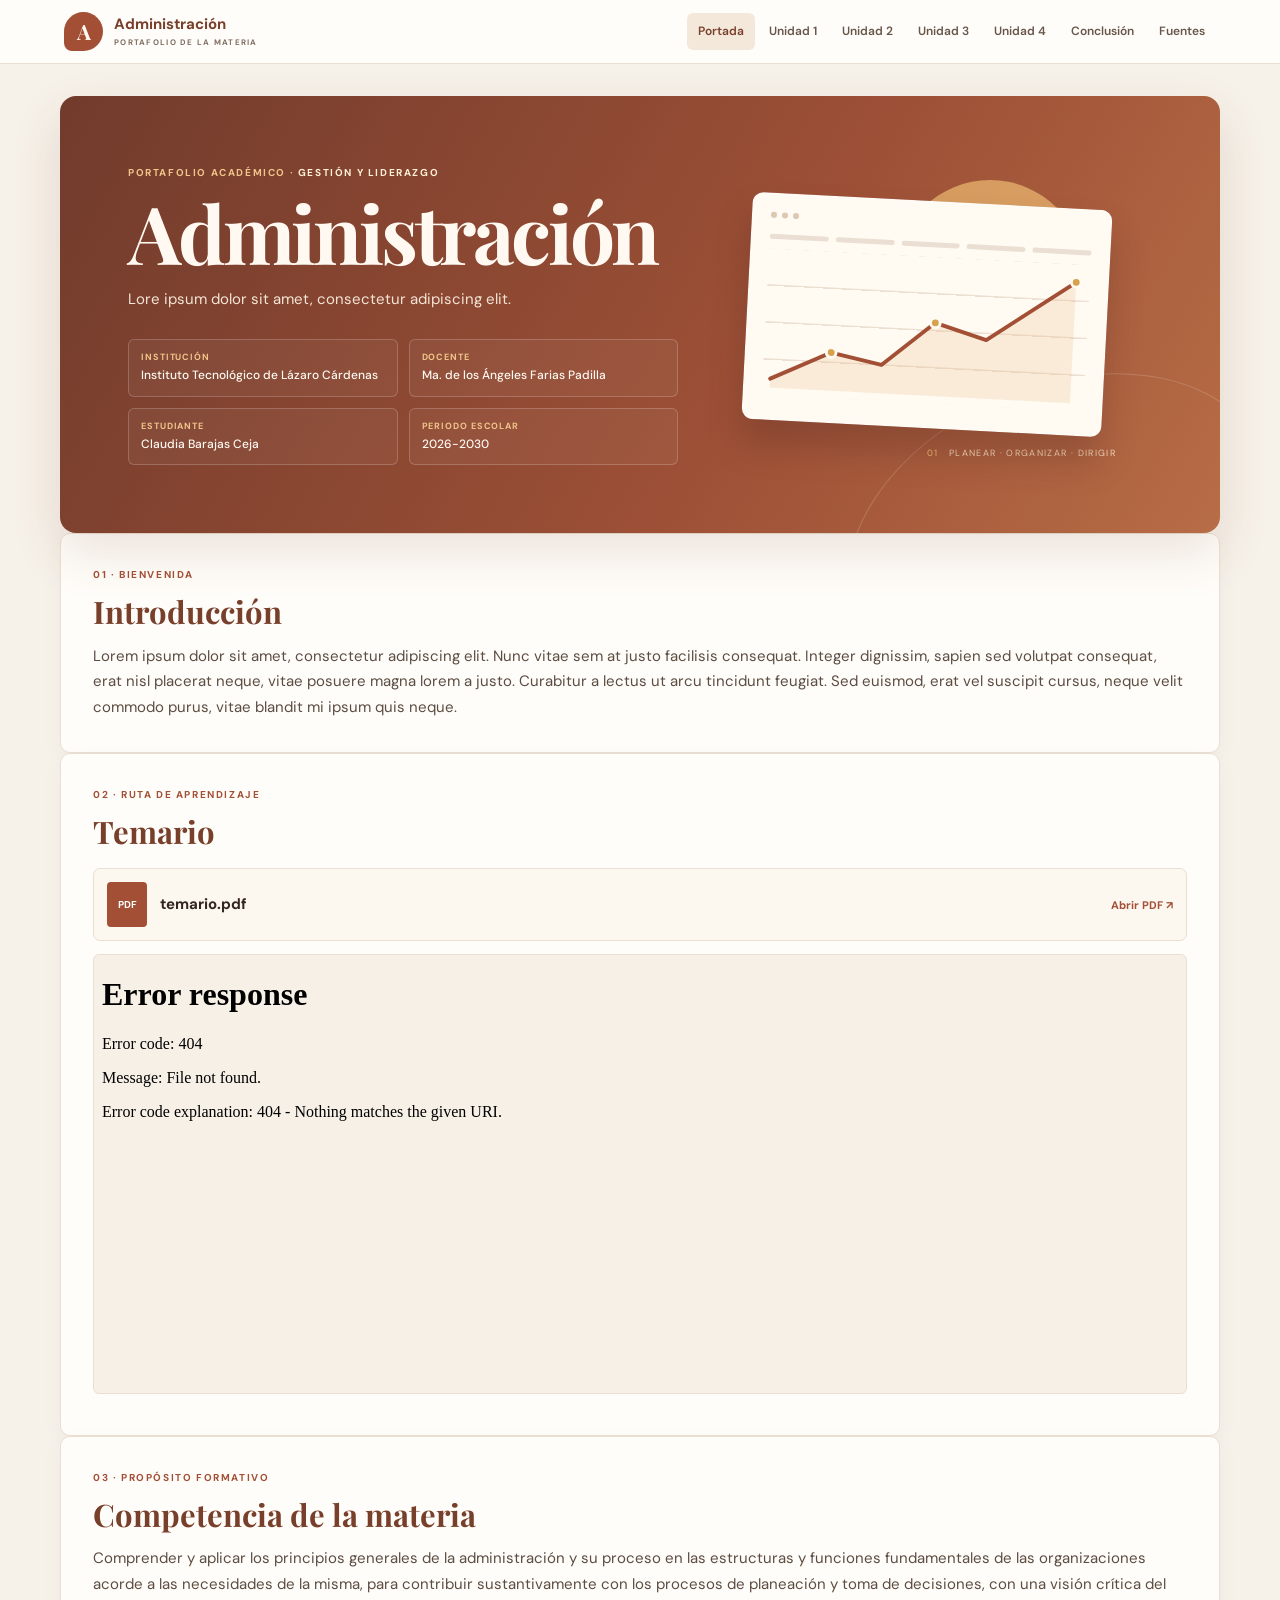
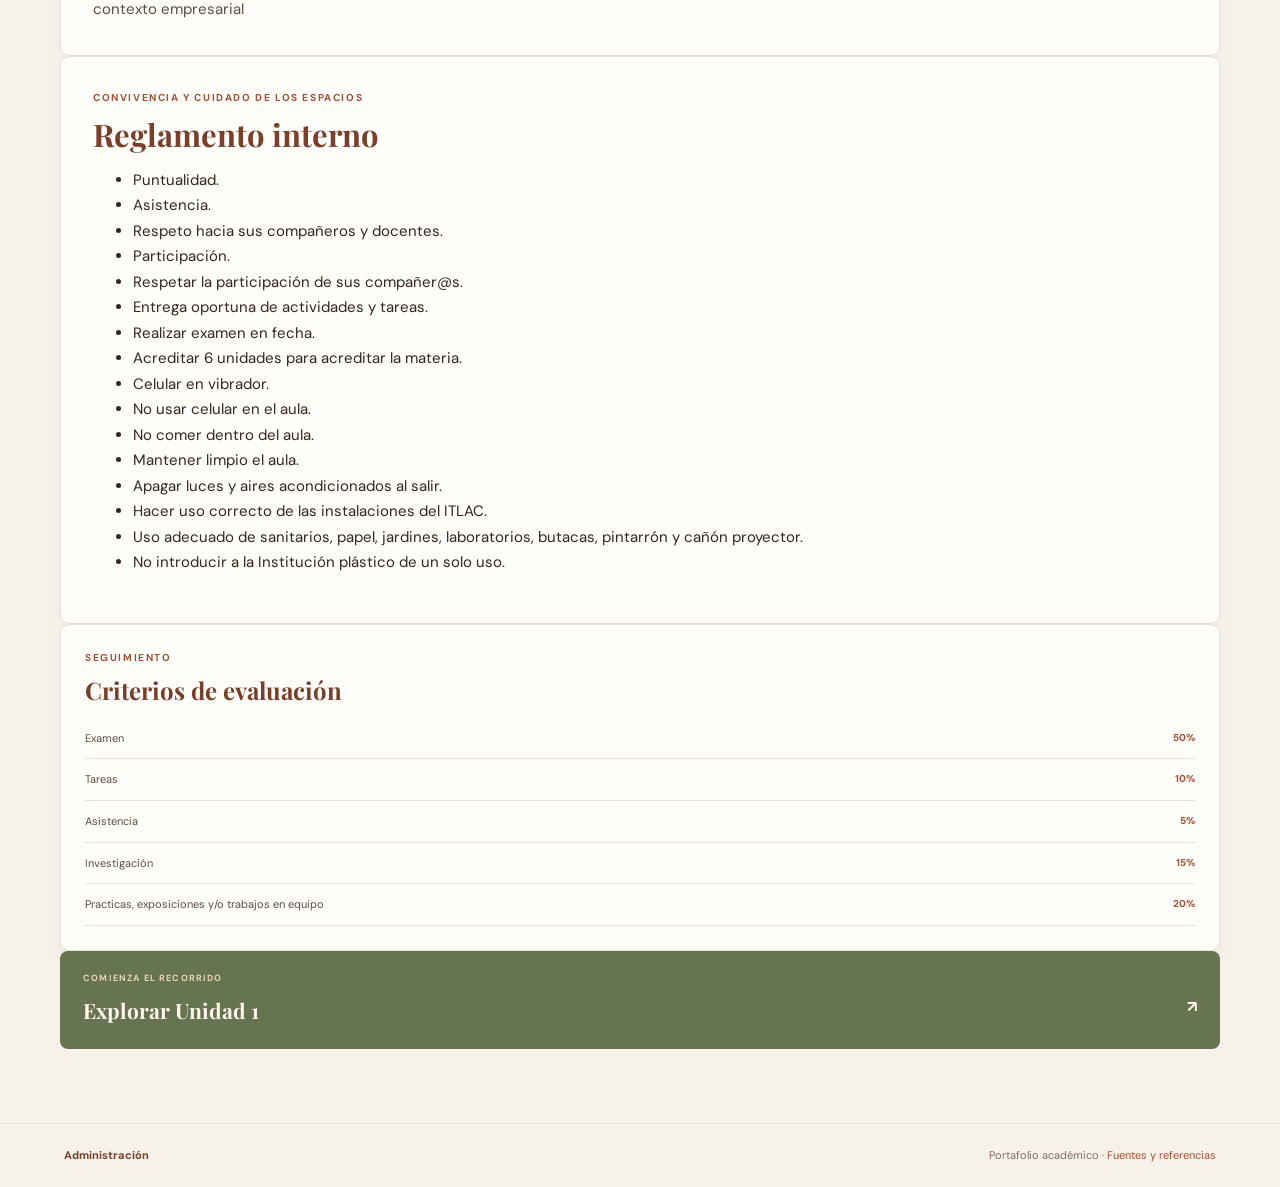
==== commit 4161a5ff: "Update home.html" ====
--- a/main/home.html
+++ b/main/home.html
@@ -5,7 +5,7 @@
     <meta charset="utf-8">
     <meta name="viewport" content="width=device-width, initial-scale=1">
     <meta name="theme-color" content="#783f2b">
-    <title>Administración | Portada</title>
+    <title>Portada</title>
     <link rel="stylesheet" href="../css/main.css">
 </head>
 
@@ -25,13 +25,12 @@
             <div class="cover-content">
                 <p class="eyebrow">Portafolio académico · <span>Gestión y liderazgo</span></p>
                 <h1>Administración</h1>
-                <p class="cover-lede">Ideas, herramientas y aprendizajes para comprender cómo las organizaciones
-                    convierten sus propósitos en resultados.</p>
+                <p class="cover-lede">Lore ipsum dolor sit amet, consectetur adipiscing elit.</p>
                 <div class="cover-details">
-                    <div><span>Institución</span><strong>Nombre de la escuela</strong></div>
-                    <div><span>Docente</span><strong>Nombre del docente</strong></div>
-                    <div><span>Estudiante</span><strong>Nombre del estudiante</strong></div>
-                    <div><span>Periodo escolar</span><strong>Periodo escolar</strong></div>
+                    <div><span>Institución</span><strong>Instituto Tecnológico de Lázaro Cárdenas</strong></div>
+                    <div><span>Docente</span><strong>Ma. de los Ángeles Farias Padilla</strong></div>
+                    <div><span>Estudiante</span><strong>Claudia Barajas Ceja</strong></div>
+                    <div><span>Periodo escolar</span><strong>2026-2030</strong></div>
                 </div>
             </div>
             <div class="cover-art" role="img"
@@ -51,8 +50,7 @@
                 <div class="art-caption"><span>01</span> PLANEAR · ORGANIZAR · DIRIGIR</div>
             </div>
         </section>
-        <div class="content-grid">
-            <div class="main-column">
+        <div class="content-stack">
                 <section class="content-card" id="introduccion">
                     <p class="eyebrow">01 · Bienvenida</p>
                     <h2>Introducción</h2>
@@ -64,58 +62,61 @@
                 <section class="content-card" id="temario">
                     <p class="eyebrow">02 · Ruta de aprendizaje</p>
                     <h2>Temario</h2>
-                    <p class="muted">El temario aparecerá aquí cuando agregues tu PDF en la carpeta de documentos.</p>
                     <div class="document-placeholder"><span class="document-icon">PDF</span>
-                        <div><strong>temario.pdf</strong><small>Coloca el archivo en
-                                <code>main/documentos/temario.pdf</code></small></div><a class="text-link"
-                            href="documentos/temario.pdf">Abrir PDF ↗</a>
+                        <div><strong>temario.pdf</strong></div><a class="text-link" href="documentos/temario.pdf">Abrir
+                            PDF ↗</a>
                     </div><iframe class="pdf-reader" src="documentos/temario.pdf"
                         title="Lector del temario en PDF"></iframe>
                 </section>
                 <section class="content-card" id="competencia">
                     <p class="eyebrow">03 · Propósito formativo</p>
                     <h2>Competencia de la materia</h2>
-                    <p>Lorem ipsum dolor sit amet, consectetur adipiscing elit. Aenean non risus sed justo luctus
-                        interdum. Praesent vitae lectus eu nulla posuere gravida. Vestibulum ante ipsum primis in
-                        faucibus orci luctus et ultrices posuere cubilia curae; quisque at sapien vel mauris porttitor
-                        efficitur.</p>
+                    <p>Comprender y aplicar los principios
+                        generales de la administración y su
+                        proceso en las estructuras y funciones
+                        fundamentales de las organizaciones
+                        acorde a las necesidades de la misma,
+                        para contribuir sustantivamente con
+                        los procesos de planeación y toma de
+                        decisiones, con una visión crítica del
+                        contexto empresarial</p>
                 </section>
-            </div>
-            <aside class="side-column">
-                <section class="content-card side-card" id="reglamento">
-                    <p class="eyebrow">Acuerdos del curso</p>
-                    <h2>Reglamento interior de clases</h2>
-                    <ol class="clean-list">
-                        <li><span>01</span>
-                            <p><strong>Puntualidad</strong>Asistir a tiempo y respetar los horarios de clase.</p>
-                        </li>
-                        <li><span>02</span>
-                            <p><strong>Respeto</strong>Escuchar las ideas y participar con trato cordial.</p>
-                        </li>
-                        <li><span>03</span>
-                            <p><strong>Responsabilidad</strong>Entregar actividades en las fechas acordadas.</p>
-                        </li>
-                        <li><span>04</span>
-                            <p><strong>Integridad</strong>Dar crédito a las fuentes y al trabajo ajeno.</p>
-                        </li>
-                    </ol>
-                </section>
-                <section class="content-card side-card" id="evaluacion">
-                    <p class="eyebrow">Seguimiento</p>
-                    <h2>Criterios de evaluación</h2>
-                    <div class="evaluation-row"><span>Actividades y tareas</span><b>Por definir</b></div>
-                    <div class="evaluation-row"><span>Proyectos y trabajos</span><b>Por definir</b></div>
-                    <div class="evaluation-row"><span>Participación</span><b>Por definir</b></div>
-                    <p class="fine-print">Los porcentajes pueden completarse de acuerdo con los criterios del docente.
-                    </p>
-                </section>
-                <a class="next-card" href="unidad-1.html"><span>COMIENZA EL RECORRIDO</span><strong>Explorar Unidad 1
-                        <b>↗</b></strong></a>
-            </aside>
+        <section class="content-card" id="reglamento">
+            <p class="eyebrow">Convivencia y cuidado de los espacios</p>
+            <h2>Reglamento interno</h2>
+            <ul class="regulation-list">
+                <li>Puntualidad.</li>
+                <li>Asistencia.</li>
+                <li>Respeto hacia sus compañeros y docentes.</li>
+                <li>Participación.</li>
+                <li>Respetar la participación de sus compañer@s.</li>
+                <li>Entrega oportuna de actividades y tareas.</li>
+                <li>Realizar examen en fecha.</li>
+                <li>Acreditar 6 unidades para acreditar la materia.</li>
+                <li>Celular en vibrador.</li>
+                <li>No usar celular en el aula.</li>
+                <li>No comer dentro del aula.</li>
+                <li>Mantener limpio el aula.</li>
+                <li>Apagar luces y aires acondicionados al salir.</li>
+                <li>Hacer uso correcto de las instalaciones del ITLAC.</li>
+                <li>Uso adecuado de sanitarios, papel, jardines, laboratorios, butacas, pintarrón y cañón proyector.</li>
+                <li>No introducir a la Institución plástico de un solo uso.</li>
+            </ul>
+        </section>
+        <section class="content-card side-card evaluation-card" id="evaluacion">
+            <p class="eyebrow">Seguimiento</p>
+            <h2>Criterios de evaluación</h2>
+            <div class="evaluation-row"><span>Examen</span><b>50%</b></div>
+            <div class="evaluation-row"><span>Tareas</span><b>10%</b></div>
+            <div class="evaluation-row"><span>Asistencia</span><b>5%</b></div>
+            <div class="evaluation-row"><span>Investigación</span><b>15%</b></div>
+            <div class="evaluation-row"><span>Practicas, exposiciones y/o trabajos en equipo</span><b>20%</b></div>
+        </section>
+        <a class="next-card home-next" href="unidad-1.html"><span>COMIENZA EL RECORRIDO</span><strong>Explorar Unidad 1 <b>↗</b></strong></a>
         </div>
     </main>
     <footer class="site-footer"><span>Administración</span><span>Portafolio académico · <a href="fuentes.html">Fuentes y
                 referencias</a></span></footer>
 </body>
 
-</html>+</html>
